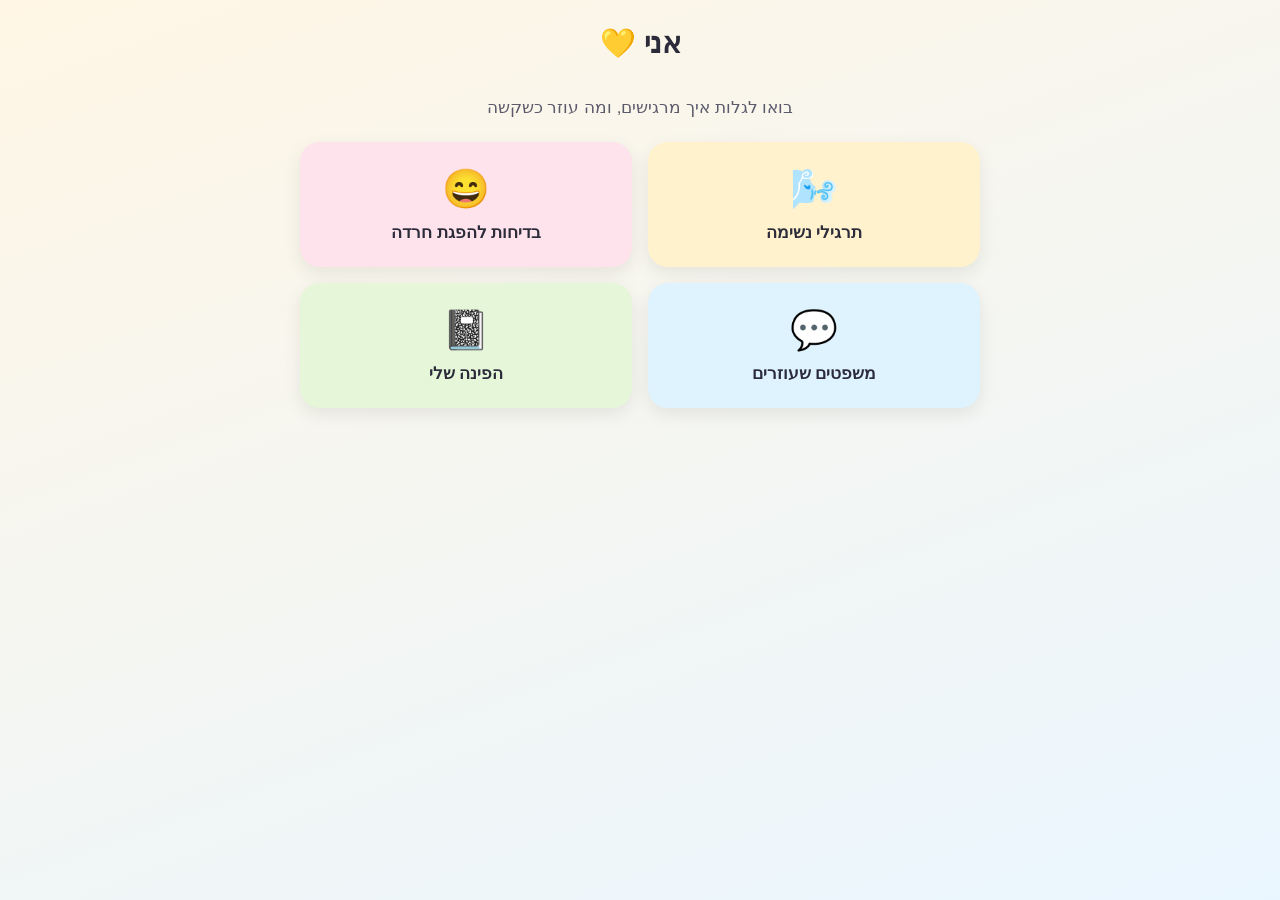
==== ani/index.html @ e74c6833 "Give the grandma character depth and clearer breath cues - Add SVG gradients (apron, bib, head, scar" ====
<!DOCTYPE html>
<html lang="he" dir="rtl">
<head>
<meta charset="UTF-8">
<meta name="viewport" content="width=device-width, initial-scale=1.0">
<title>אני - משחק רגשי</title>
<link rel="stylesheet" href="style.css">
</head>
<body>
<div class="app">

  <header class="top-bar">
    <button id="backBtn" class="back-btn hidden">→ חזרה</button>
    <h1 class="logo">אני <span>💛</span></h1>
  </header>

  <main>

    <section id="screen-home" class="screen active">
      <p class="subtitle">בואו לגלות איך מרגישים, ומה עוזר כשקשה</p>
      <div class="stage-map">
        <button class="stage-card color-1" data-screen="breathing">
          <span class="stage-icon">🌬️</span>
          <span class="stage-title">תרגילי נשימה</span>
        </button>
        <button class="stage-card color-2" data-screen="jokes">
          <span class="stage-icon">😄</span>
          <span class="stage-title">בדיחות להפגת חרדה</span>
        </button>
        <button class="stage-card color-3" data-screen="sentences">
          <span class="stage-icon">💬</span>
          <span class="stage-title">משפטים שעוזרים</span>
        </button>
        <button class="stage-card color-4" data-screen="personal">
          <span class="stage-icon">📓</span>
          <span class="stage-title">הפינה שלי</span>
        </button>
      </div>
    </section>

    <section id="screen-breathing" class="screen">
      <div id="breathing-select">
        <h2>איזו נשימה בא לך לנסות?</h2>
        <p class="subtitle">שתי הצורות עוזרות להירגע - אפשר לנסות את שתיהן</p>
        <div class="choice-row">
          <button class="choice-card" data-pattern="triangle">
            <span class="stage-icon">🔺</span>
            <span>נשימת משולש</span>
          </button>
          <button class="choice-card" data-pattern="rectangle">
            <span class="stage-icon">🟦</span>
            <span>נשימת מלבן</span>
          </button>
        </div>
      </div>

      <div id="breathing-play" class="hidden">
        <div class="char-wrap">
          <svg id="breathChar" viewBox="0 0 200 200" class="phase-inhale">
            <defs>
              <linearGradient id="gradApron" x1="0" y1="0" x2="1" y2="1">
                <stop offset="0" stop-color="#ffc17e"></stop>
                <stop offset="1" stop-color="#e2823f"></stop>
              </linearGradient>
              <linearGradient id="gradBib" x1="0" y1="0" x2="0" y2="1">
                <stop offset="0" stop-color="#f2977f"></stop>
                <stop offset="1" stop-color="#d1604a"></stop>
              </linearGradient>
              <radialGradient id="gradHead" cx="0.35" cy="0.3" r="0.8">
                <stop offset="0" stop-color="#ffe6c4"></stop>
                <stop offset="1" stop-color="#f0bd8c"></stop>
              </radialGradient>
              <linearGradient id="gradScarf" x1="0" y1="0" x2="0.3" y2="1">
                <stop offset="0" stop-color="#e893ac"></stop>
                <stop offset="1" stop-color="#c05a78"></stop>
              </linearGradient>
              <linearGradient id="gradPot" x1="0" y1="0" x2="0" y2="1">
                <stop offset="0" stop-color="#eef0f6"></stop>
                <stop offset="1" stop-color="#a3a8ba"></stop>
              </linearGradient>
              <radialGradient id="gradPorridge" cx="0.4" cy="0.3" r="0.9">
                <stop offset="0" stop-color="#fdedc0"></stop>
                <stop offset="1" stop-color="#e7c377"></stop>
              </radialGradient>
            </defs>

            <ellipse id="groundShadow" cx="100" cy="197" rx="50" ry="6"></ellipse>

            <path class="arm-rest" d="M70,112 Q54,124 58,142" fill="none"></path>
            <g id="torsoGroup">
              <ellipse id="charBody" cx="100" cy="124" rx="50" ry="38"></ellipse>
              <path id="apronBib" d="M84,96 h32 v20 q-16,8 -32,0 Z"></path>
            </g>

            <ellipse id="potRim" cx="100" cy="160" rx="46" ry="12"></ellipse>
            <path id="potBody" d="M54,160 Q54,190 100,190 Q146,190 146,160 Z"></path>
            <ellipse id="porridge" cx="100" cy="158" rx="39" ry="8"></ellipse>

            <g class="steamWisps">
              <g class="wisp-pos" transform="translate(85,150)"><path class="wisp" d="M-4,0 Q0,-10 -4,-20 Q-8,-30 -4,-40" fill="none"></path></g>
              <g class="wisp-pos" transform="translate(100,146)"><path class="wisp" d="M-4,0 Q0,-10 -4,-20 Q-8,-30 -4,-40" fill="none"></path></g>
              <g class="wisp-pos" transform="translate(115,150)"><path class="wisp" d="M-4,0 Q0,-10 -4,-20 Q-8,-30 -4,-40" fill="none"></path></g>
            </g>

            <g class="flame">
              <path class="flame-shape" d="M90,200 q4,-12 10,-12 q6,0 10,12 q-10,5 -20,0 Z"></path>
              <path class="flame-shape flame-shape-2" d="M108,200 q3,-9 8,-9 q5,0 8,9 q-8,4 -16,0 Z"></path>
            </g>

            <g class="arm-spoon">
              <path class="arm-spoon-path" d="M128,104 Q118,132 102,160" fill="none"></path>
              <ellipse class="spoon-bowl" cx="100" cy="162" rx="8" ry="5"></ellipse>
            </g>

            <circle id="charHead" cx="100" cy="62" r="30"></circle>
            <circle class="cheek cheek-left" cx="78" cy="70"></circle>
            <circle class="cheek cheek-right" cx="122" cy="70"></circle>
            <path id="headscarf" d="M66,74 Q66,10 100,10 Q134,10 134,74 Q116,44 100,40 Q84,44 66,74 Z"></path>
            <path id="scarfKnot" d="M134,50 q16,4 12,24 q-9,-4 -12,-24 Z"></path>

            <g class="eyebrows">
              <path class="eyebrow eyebrow-left" d="M80,48 q8,-5 16,0" fill="none"></path>
              <path class="eyebrow eyebrow-right" d="M104,48 q8,-5 16,0" fill="none"></path>
            </g>
            <g class="glasses">
              <circle cx="88" cy="58" r="10"></circle>
              <circle cx="112" cy="58" r="10"></circle>
              <path d="M98,58 h4"></path>
            </g>
            <g class="eye eye-left">
              <circle cx="88" cy="58" r="6" class="eye-white"></circle>
              <circle cx="88" cy="58" r="3" class="pupil"></circle>
            </g>
            <g class="eye eye-right">
              <circle cx="112" cy="58" r="6" class="eye-white"></circle>
              <circle cx="112" cy="58" r="3" class="pupil"></circle>
            </g>
            <path class="eye-closed eye-closed-left" d="M80,58 q8,-7 16,0" fill="none"></path>
            <path class="eye-closed eye-closed-right" d="M104,58 q8,-7 16,0" fill="none"></path>
            <path id="nose" d="M97,64 Q100,71 104,64" fill="none"></path>
            <ellipse class="mouth mouth-inhale" cx="100" cy="76"></ellipse>
            <path class="mouth mouth-hold" d="M92,76 h16" fill="none"></path>
            <ellipse class="mouth mouth-exhale" cx="100" cy="78"></ellipse>

            <g class="breathLines">
              <g class="bl-pos" transform="translate(108,70) rotate(-14)"><path class="breath-line" d="M0,0 Q8,-3 16,0" fill="none"></path></g>
              <g class="bl-pos" transform="translate(111,78) rotate(-2)"><path class="breath-line" d="M0,0 Q8,-3 16,0" fill="none"></path></g>
              <g class="bl-pos" transform="translate(108,86) rotate(10)"><path class="breath-line" d="M0,0 Q8,-3 16,0" fill="none"></path></g>
            </g>
          </svg>
        </div>
        <svg id="breathSvg" class="guide-svg" viewBox="0 0 200 200">
          <polygon id="breathShape" class="breath-shape" points=""></polygon>
          <circle id="breathDot" class="breath-dot" r="7"></circle>
        </svg>
        <div id="breathLabel">שאפו אוויר</div>
        <div id="breathCaption"></div>
        <div id="breathCount">4</div>
        <button id="breathStop" class="secondary-btn">סיימתי, חזרה לבחירה</button>
      </div>
    </section>

    <section id="screen-jokes" class="screen">
      <h2>קצת צחוק תמיד עוזר 😄</h2>
      <div class="card-box" id="jokeBox"></div>
      <button id="nextJoke" class="primary-btn">בדיחה הבאה</button>
    </section>

    <section id="screen-sentences" class="screen">
      <h2>משפטים שכדאי לזכור</h2>
      <div class="card-box" id="sentenceBox"></div>
      <button id="nextSentence" class="primary-btn">משפט נוסף</button>
    </section>

    <section id="screen-personal" class="screen">
      <h2>הפינה שלי</h2>
      <p class="subtitle">איך אני מרגיש/ה עכשיו?</p>
      <div class="mood-row" id="moodRow"></div>
      <textarea id="personalText" placeholder="אפשר לכתוב כאן כל מה שבא לך... זה נשאר רק אצלך, על המכשיר שלך"></textarea>
      <button id="saveEntry" class="primary-btn">שמירה</button>
      <div id="entriesList"></div>
    </section>

  </main>
</div>
<script src="script.js"></script>
</body>
</html>
---- ani/style.css ----
:root {
  --bg-1: #fff6e5;
  --bg-2: #eaf6ff;
  --accent-1: #ffb703;
  --accent-2: #8ecae6;
  --accent-3: #ffafcc;
  --accent-4: #b5e48c;
  --text-dark: #2b2b3a;
  --card-bg: #ffffff;
  --radius: 20px;
  --shadow: 0 6px 18px rgba(0, 0, 0, 0.08);
}

* {
  box-sizing: border-box;
}

body {
  margin: 0;
  font-family: 'Segoe UI', 'Heebo', Arial, sans-serif;
  background: linear-gradient(160deg, var(--bg-1), var(--bg-2));
  color: var(--text-dark);
  min-height: 100vh;
}

.app {
  max-width: 720px;
  margin: 0 auto;
  padding: 16px 20px 60px;
}

.top-bar {
  display: flex;
  align-items: center;
  justify-content: space-between;
  padding: 10px 0 20px;
}

.logo {
  margin: 0 auto;
  font-size: 1.8rem;
}

.back-btn {
  background: var(--card-bg);
  border: none;
  border-radius: 999px;
  padding: 8px 16px;
  font-size: 1rem;
  cursor: pointer;
  box-shadow: var(--shadow);
}

.hidden {
  display: none !important;
}

.screen {
  display: none;
  text-align: center;
  animation: fadeIn 0.3s ease;
}

.screen.active {
  display: block;
}

@keyframes fadeIn {
  from { opacity: 0; transform: translateY(8px); }
  to { opacity: 1; transform: translateY(0); }
}

.subtitle {
  color: #5a5a6b;
  font-size: 1.05rem;
  margin-bottom: 24px;
}

.stage-map {
  display: grid;
  grid-template-columns: 1fr 1fr;
  gap: 16px;
}

.stage-card, .choice-card {
  border: none;
  border-radius: var(--radius);
  padding: 24px 12px;
  font-size: 1.05rem;
  font-weight: 600;
  cursor: pointer;
  box-shadow: var(--shadow);
  display: flex;
  flex-direction: column;
  align-items: center;
  gap: 10px;
  transition: transform 0.15s ease;
  color: var(--text-dark);
}

.stage-card:hover, .choice-card:hover {
  transform: translateY(-4px);
}

.stage-icon {
  font-size: 2.4rem;
}

.color-1 { background: #fff2cc; }
.color-2 { background: #ffe3ec; }
.color-3 { background: #dff3ff; }
.color-4 { background: #e6f7d9; }

.choice-row {
  display: flex;
  gap: 16px;
  justify-content: center;
  flex-wrap: wrap;
}

.choice-card {
  background: var(--card-bg);
  width: 160px;
}

#breathing-play {
  display: flex;
  flex-direction: column;
  align-items: center;
  gap: 12px;
  margin-top: 10px;
}

.char-wrap {
  position: relative;
  width: 210px;
  height: 220px;
}

#breathChar {
  width: 100%;
  height: 100%;
  overflow: visible;
  filter: drop-shadow(0 8px 10px rgba(43, 43, 58, 0.18));
}

#groundShadow {
  fill: rgba(43, 43, 58, 0.15);
}

/* סבתא - סיר ואש */
.flame-shape {
  fill: #ff9f43;
  transform-box: fill-box;
  transform-origin: center;
  animation: flameFlicker 0.6s ease-in-out infinite alternate;
}
.flame-shape-2 { fill: #ff6b35; animation-delay: 0.15s; }
@keyframes flameFlicker {
  from { transform: scaleY(1); }
  to { transform: scaleY(1.18); }
}

#potBody, #potRim {
  fill: url(#gradPot);
  stroke: #7b7f8f;
  stroke-width: 2.5;
  stroke-linejoin: round;
}
#porridge { fill: url(#gradPorridge); stroke: #c9a55c; stroke-width: 1.5; }

/* אדים - ברורים יותר בשאיפה, מצומצמים בנשיפה */
.steamWisps { transition: opacity 0.4s ease; }
.wisp {
  stroke: #cdd8e8;
  stroke-width: 3;
  stroke-linecap: round;
  opacity: 0.6;
  transform-box: fill-box;
  transform-origin: 50% 100%;
  animation: wispRise 2.2s ease-in-out infinite;
}
.wisp-pos:nth-child(2) .wisp { animation-delay: 0.4s; }
.wisp-pos:nth-child(3) .wisp { animation-delay: 0.8s; }
@keyframes wispRise {
  0% { transform: translateY(4px) scaleY(0.7); opacity: 0; }
  35% { opacity: 0.7; }
  100% { transform: translateY(-16px) scaleY(1.2); opacity: 0; }
}
.phase-inhale .steamWisps { opacity: 1; }
.phase-inhale .wisp { stroke: #a9c8ec; stroke-width: 3.5; }
.phase-hold .steamWisps { opacity: 0.75; }
.phase-exhale .steamWisps { opacity: 0.15; }

/* סבתא - גוף וסינר */
#torsoGroup {
  transition: transform 4s ease-in-out;
  transform-box: fill-box;
  transform-origin: center;
}
.phase-inhale #torsoGroup { transform: scale(1.13, 1.07); }
.phase-hold #torsoGroup { transform: scale(1.17, 1.1); }
.phase-exhale #torsoGroup { transform: scale(0.92, 0.95); }

#charBody { fill: url(#gradApron); stroke: #2b2b3a; stroke-width: 3; }
#apronBib { fill: url(#gradBib); stroke: #2b2b3a; stroke-width: 2.5; stroke-linejoin: round; }
.arm-rest {
  stroke: #f0c090;
  stroke-width: 11;
  stroke-linecap: round;
}

/* זרוע מערבבת עם כף */
.arm-spoon {
  transform-box: view-box;
  transform-origin: 128px 104px;
  transition: transform 4s ease-in-out;
}
.arm-spoon-path {
  stroke: #f0c090;
  stroke-width: 11;
  stroke-linecap: round;
}
.spoon-bowl { fill: #7a5230; stroke: #4f3116; stroke-width: 1.5; }

.phase-inhale .arm-spoon {
  transform: rotate(0deg);
  animation: stirWobble 0.9s ease-in-out infinite alternate;
}
.phase-hold .arm-spoon {
  transform: rotate(-55deg) translate(-6px, -14px);
  animation: none;
}
.phase-exhale .arm-spoon {
  transform: rotate(-48deg) translate(-4px, -10px);
  animation: none;
}
@keyframes stirWobble {
  from { transform: rotate(-9deg); }
  to { transform: rotate(9deg); }
}

/* ראש, פנים ומטפחת */
#charHead { fill: url(#gradHead); stroke: #2b2b3a; stroke-width: 3; }
#headscarf { fill: url(#gradScarf); stroke: #2b2b3a; stroke-width: 3; stroke-linejoin: round; }
#scarfKnot { fill: #b85670; stroke: #2b2b3a; stroke-width: 2; }

.glasses circle, .glasses path {
  fill: none;
  stroke: #2b2b3a;
  stroke-width: 2.5;
}

.eyebrows {
  transition: transform 4s ease-in-out;
  transform-box: fill-box;
  transform-origin: center;
}
.eyebrow {
  stroke: #2b2b3a;
  stroke-width: 3;
  stroke-linecap: round;
}
.phase-hold .eyebrows { transform: translateY(-4px); }
.phase-exhale .eyebrows { transform: translateY(1px); }

#nose { stroke: #d99a63; stroke-width: 2.5; stroke-linecap: round; }

.cheek {
  fill: #ffafcc;
  opacity: 0;
  r: 9px;
  transition: all 0.6s ease;
  transform-box: fill-box;
  transform-origin: center;
}
.phase-inhale .cheek { opacity: 0.7; transform: scale(0.85); }
.phase-hold .cheek { opacity: 1; transform: scale(1.4); }
.phase-exhale .cheek { opacity: 0.4; transform: scale(0.6); }

.eye-white { fill: #fff; }
.pupil { fill: #2b2b3a; }
.eye-closed {
  stroke: #2b2b3a;
  stroke-width: 3;
  stroke-linecap: round;
  opacity: 0;
}
.eye { opacity: 1; transition: opacity 0.3s ease; }
.phase-hold .eye { opacity: 0; }
.phase-hold .eye-closed { opacity: 1; }

.mouth { opacity: 0; fill: #2b2b3a; transition: opacity 0.3s ease; }
.mouth-inhale, .mouth-exhale { rx: 5px; ry: 6px; }
.mouth-hold { stroke: #2b2b3a; stroke-width: 3; stroke-linecap: round; }
.phase-inhale .mouth-inhale { opacity: 1; }
.phase-hold .mouth-hold { opacity: 1; }
.phase-exhale .mouth-exhale { opacity: 1; rx: 9px; ry: 8px; }

/* קווי נשיפה - נראים רק בשלב הנשיפה */
.breathLines {
  opacity: 0;
  transition: opacity 0.25s ease;
}
.phase-exhale .breathLines { opacity: 1; }
.breath-line {
  stroke: #bcd6f2;
  stroke-width: 3;
  stroke-linecap: round;
  animation: breathOut 1s ease-out infinite;
}
.bl-pos:nth-child(2) .breath-line { animation-delay: 0.25s; }
.bl-pos:nth-child(3) .breath-line { animation-delay: 0.5s; }
@keyframes breathOut {
  0% { transform: translate(0, 0) scale(0.6); opacity: 0; }
  20% { opacity: 0.9; }
  100% { transform: translate(22px, -6px) scale(1.15); opacity: 0; }
}

#breathCaption {
  font-size: 0.95rem;
  color: #6a5fa8;
  min-height: 1.4em;
  max-width: 280px;
}

.guide-svg {
  width: 130px;
  height: 130px;
  opacity: 0.8;
}

.breath-shape {
  fill: none;
  stroke: var(--accent-2);
  stroke-width: 3;
  stroke-linejoin: round;
}

.breath-dot {
  fill: var(--accent-1);
}

#breathLabel {
  font-size: 1.2rem;
  font-weight: 600;
  min-height: 1.6em;
}

#breathCount {
  font-size: 2.4rem;
  font-weight: 700;
  color: var(--accent-1);
}

.primary-btn, .secondary-btn {
  border: none;
  border-radius: 999px;
  padding: 12px 28px;
  font-size: 1.05rem;
  font-weight: 600;
  cursor: pointer;
  margin-top: 20px;
  box-shadow: var(--shadow);
}

.primary-btn {
  background: var(--accent-1);
  color: #fff;
}

.secondary-btn {
  background: var(--card-bg);
  color: var(--text-dark);
}

.card-box {
  background: var(--card-bg);
  border-radius: var(--radius);
  padding: 30px 20px;
  font-size: 1.2rem;
  min-height: 90px;
  display: flex;
  align-items: center;
  justify-content: center;
  box-shadow: var(--shadow);
}

.mood-row {
  display: flex;
  justify-content: center;
  gap: 10px;
  margin-bottom: 18px;
  flex-wrap: wrap;
}

.mood-btn {
  font-size: 1.8rem;
  background: var(--card-bg);
  border: 2px solid transparent;
  border-radius: 999px;
  padding: 8px 12px;
  cursor: pointer;
  box-shadow: var(--shadow);
}

.mood-btn.selected {
  border-color: var(--accent-1);
  transform: scale(1.1);
}

#personalText {
  width: 100%;
  min-height: 110px;
  border-radius: var(--radius);
  border: none;
  padding: 16px;
  font-size: 1rem;
  font-family: inherit;
  resize: vertical;
  box-shadow: var(--shadow);
}

#entriesList {
  margin-top: 24px;
  text-align: right;
  display: flex;
  flex-direction: column;
  gap: 12px;
}

.entry-item {
  background: var(--card-bg);
  border-radius: 14px;
  padding: 12px 16px;
  box-shadow: var(--shadow);
}

.entry-header {
  display: flex;
  align-items: center;
  gap: 10px;
  font-size: 0.9rem;
  color: #777;
}

.entry-date {
  flex: 1;
}

.entry-delete {
  background: none;
  border: none;
  cursor: pointer;
  color: #b00020;
  font-size: 1rem;
}

.entry-text {
  margin-top: 6px;
  white-space: pre-wrap;
}

@media (max-width: 480px) {
  .stage-map {
    grid-template-columns: 1fr;
  }
}
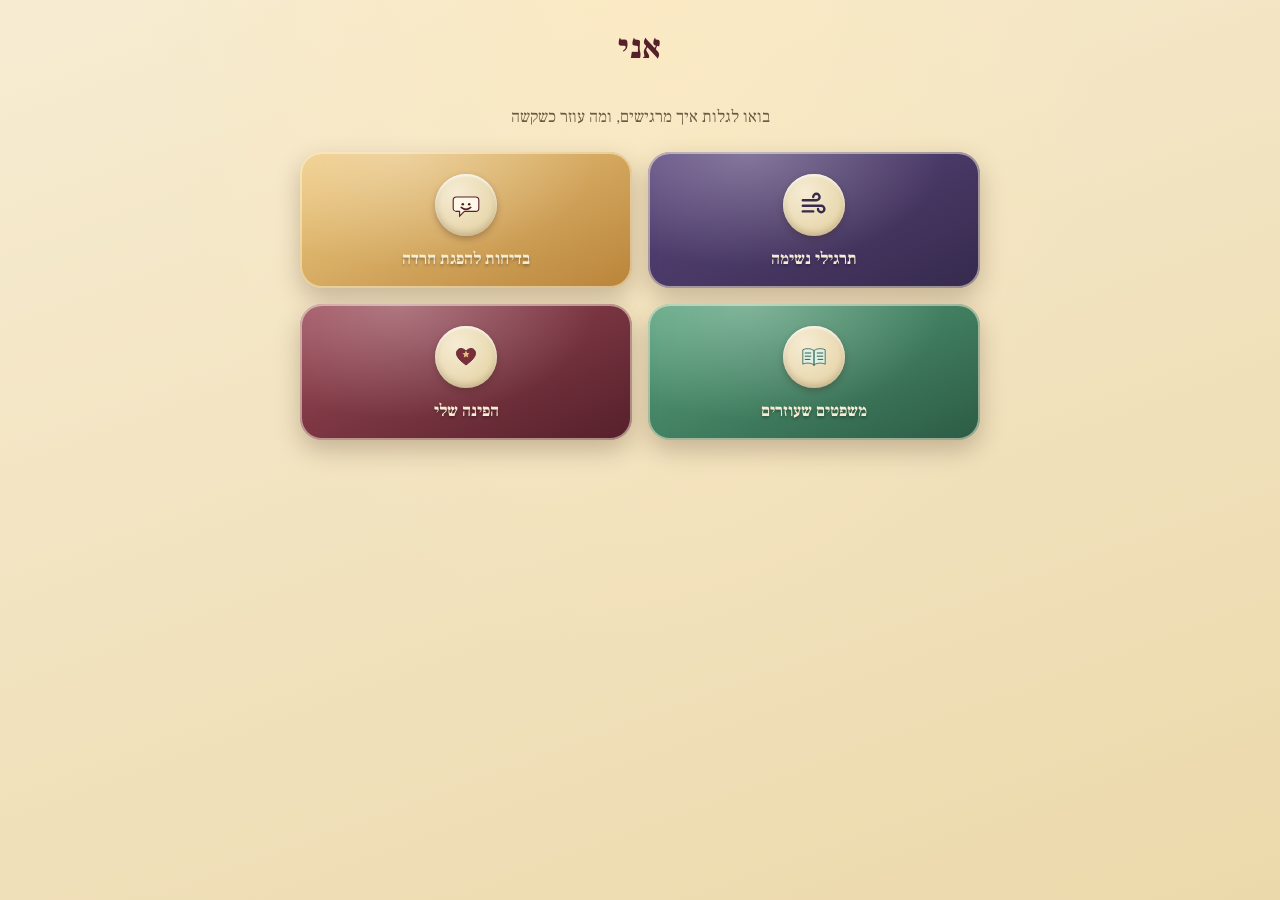
==== commit 06c3205e: "Restyle the whole app as one illustrated world, not app-icon screens - New jewel-tone palette: deep " ====
--- a/ani/index.html
+++ b/ani/index.html
@@ -4,6 +4,9 @@
 <meta charset="UTF-8">
 <meta name="viewport" content="width=device-width, initial-scale=1.0">
 <title>אני - משחק רגשי</title>
+<link rel="preconnect" href="https://fonts.googleapis.com">
+<link rel="preconnect" href="https://fonts.gstatic.com" crossorigin>
+<link href="https://fonts.googleapis.com/css2?family=Frank+Ruhl+Libre:wght@500;700;900&display=swap" rel="stylesheet">
 <link rel="stylesheet" href="style.css">
 </head>
 <body>
@@ -11,7 +14,7 @@
 
   <header class="top-bar">
     <button id="backBtn" class="back-btn hidden">→ חזרה</button>
-    <h1 class="logo">אני <span>💛</span></h1>
+    <h1 class="logo">אני</h1>
   </header>
 
   <main>
@@ -20,19 +23,44 @@
       <p class="subtitle">בואו לגלות איך מרגישים, ומה עוזר כשקשה</p>
       <div class="stage-map">
         <button class="stage-card color-1" data-screen="breathing">
-          <span class="stage-icon">🌬️</span>
+          <span class="medallion">
+            <svg viewBox="0 0 40 40" class="icon-breathing">
+              <path d="M6 14 H23 a4 4 0 1 0 -4 -4" fill="none" stroke-width="3" stroke-linecap="round"></path>
+              <path d="M6 21 H29 a4 4 0 1 1 -4 4" fill="none" stroke-width="3" stroke-linecap="round"></path>
+              <path d="M6 28 H19" fill="none" stroke-width="3" stroke-linecap="round"></path>
+            </svg>
+          </span>
           <span class="stage-title">תרגילי נשימה</span>
         </button>
         <button class="stage-card color-2" data-screen="jokes">
-          <span class="stage-icon">😄</span>
+          <span class="medallion">
+            <svg viewBox="0 0 40 40" class="icon-jokes">
+              <path d="M8 10 h24 a4 4 0 0 1 4 4 v10 a4 4 0 0 1 -4 4 h-14 l-6 6 v-6 h-4 a4 4 0 0 1 -4 -4 v-10 a4 4 0 0 1 4 -4 Z"></path>
+              <circle cx="16" cy="19" r="1.6"></circle>
+              <circle cx="24" cy="19" r="1.6"></circle>
+              <path d="M14 23 Q20 28 26 23" fill="none" stroke-width="2" stroke-linecap="round"></path>
+            </svg>
+          </span>
           <span class="stage-title">בדיחות להפגת חרדה</span>
         </button>
         <button class="stage-card color-3" data-screen="sentences">
-          <span class="stage-icon">💬</span>
+          <span class="medallion">
+            <svg viewBox="0 0 40 40" class="icon-book">
+              <path d="M20 12 C16 9 10 9 6 11 v18 c4 -2 10 -2 14 1 c4 -3 10 -3 14 -1 v-18 c-4 -2 -10 -2 -14 1 Z"></path>
+              <path d="M20 12 v19" stroke-width="1.5"></path>
+              <path d="M9 15 h7 M9 19 h7 M9 23 h6" stroke-width="1.2" stroke-linecap="round"></path>
+              <path d="M24 15 h7 M24 19 h7 M25 23 h6" stroke-width="1.2" stroke-linecap="round"></path>
+            </svg>
+          </span>
           <span class="stage-title">משפטים שעוזרים</span>
         </button>
         <button class="stage-card color-4" data-screen="personal">
-          <span class="stage-icon">📓</span>
+          <span class="medallion">
+            <svg viewBox="0 0 40 40" class="icon-heart">
+              <path d="M20 30 C10 23 6 17 9 12 C11 8.5 16 8 20 12.5 C24 8 29 8.5 31 12 C34 17 30 23 20 30 Z"></path>
+              <path d="M20 12 l1.4 3 3 0.4 -2.2 2.1 0.6 3 -2.8 -1.5 -2.8 1.5 0.6 -3 -2.2 -2.1 3 -0.4 Z" opacity="0.9"></path>
+            </svg>
+          </span>
           <span class="stage-title">הפינה שלי</span>
         </button>
       </div>
@@ -44,12 +72,22 @@
         <p class="subtitle">שתי הצורות עוזרות להירגע - אפשר לנסות את שתיהן</p>
         <div class="choice-row">
           <button class="choice-card" data-pattern="triangle">
-            <span class="stage-icon">🔺</span>
-            <span>נשימת משולש</span>
+            <span class="medallion">
+              <svg viewBox="0 0 40 40" class="icon-triangle">
+                <path d="M20 8 L33 30 H7 Z" fill="none" stroke-width="3" stroke-linejoin="round"></path>
+                <circle cx="20" cy="8" r="2"></circle>
+              </svg>
+            </span>
+            <span class="choice-title">נשימת משולש</span>
           </button>
           <button class="choice-card" data-pattern="rectangle">
-            <span class="stage-icon">🟦</span>
-            <span>נשימת מלבן</span>
+            <span class="medallion">
+              <svg viewBox="0 0 40 40" class="icon-rect">
+                <rect x="8" y="10" width="24" height="20" rx="4" fill="none" stroke-width="3"></rect>
+                <circle cx="8" cy="10" r="2"></circle>
+              </svg>
+            </span>
+            <span class="choice-title">נשימת מלבן</span>
           </button>
         </div>
       </div>
@@ -58,25 +96,34 @@
         <div class="char-wrap">
           <svg id="breathChar" viewBox="0 0 200 200" class="phase-inhale">
             <defs>
-              <linearGradient id="gradApron" x1="0" y1="0" x2="1" y2="1">
-                <stop offset="0" stop-color="#ffc17e"></stop>
-                <stop offset="1" stop-color="#e2823f"></stop>
+              <linearGradient id="gradApron" x1="0.15" y1="0" x2="0.9" y2="1">
+                <stop offset="0" stop-color="#a5424f"></stop>
+                <stop offset="0.55" stop-color="#8a2f3c"></stop>
+                <stop offset="1" stop-color="#661f2a"></stop>
               </linearGradient>
               <linearGradient id="gradBib" x1="0" y1="0" x2="0" y2="1">
-                <stop offset="0" stop-color="#f2977f"></stop>
-                <stop offset="1" stop-color="#d1604a"></stop>
+                <stop offset="0" stop-color="#4bab94"></stop>
+                <stop offset="1" stop-color="#286b5a"></stop>
               </linearGradient>
               <radialGradient id="gradHead" cx="0.35" cy="0.3" r="0.8">
-                <stop offset="0" stop-color="#ffe6c4"></stop>
-                <stop offset="1" stop-color="#f0bd8c"></stop>
+                <stop offset="0" stop-color="#ffedd4"></stop>
+                <stop offset="1" stop-color="#f0bc85"></stop>
               </radialGradient>
               <linearGradient id="gradScarf" x1="0" y1="0" x2="0.3" y2="1">
-                <stop offset="0" stop-color="#e893ac"></stop>
-                <stop offset="1" stop-color="#c05a78"></stop>
+                <stop offset="0" stop-color="#fff8ec"></stop>
+                <stop offset="1" stop-color="#d9c7a1"></stop>
               </linearGradient>
               <linearGradient id="gradPot" x1="0" y1="0" x2="0" y2="1">
-                <stop offset="0" stop-color="#eef0f6"></stop>
-                <stop offset="1" stop-color="#a3a8ba"></stop>
+                <stop offset="0" stop-color="#6fae7c"></stop>
+                <stop offset="1" stop-color="#2f6b4f"></stop>
+              </linearGradient>
+              <linearGradient id="gradGoldTrim" x1="0" y1="0" x2="0" y2="1">
+                <stop offset="0" stop-color="#f4d597"></stop>
+                <stop offset="1" stop-color="#c98a35"></stop>
+              </linearGradient>
+              <linearGradient id="gradSleeve" x1="0" y1="0" x2="1" y2="1">
+                <stop offset="0" stop-color="#f0cd85"></stop>
+                <stop offset="1" stop-color="#c98a35"></stop>
               </linearGradient>
               <radialGradient id="gradPorridge" cx="0.4" cy="0.3" r="0.9">
                 <stop offset="0" stop-color="#fdedc0"></stop>
@@ -90,6 +137,13 @@
             <g id="torsoGroup">
               <ellipse id="charBody" cx="100" cy="124" rx="50" ry="38"></ellipse>
               <path id="apronBib" d="M84,96 h32 v20 q-16,8 -32,0 Z"></path>
+              <g class="bibDots">
+                <circle cx="92" cy="104" r="1.6"></circle>
+                <circle cx="106" cy="102" r="1.6"></circle>
+                <circle cx="88" cy="114" r="1.6"></circle>
+                <circle cx="102" cy="115" r="1.6"></circle>
+                <circle cx="112" cy="110" r="1.6"></circle>
+              </g>
             </g>
 
             <ellipse id="potRim" cx="100" cy="160" rx="46" ry="12"></ellipse>
@@ -97,9 +151,9 @@
             <ellipse id="porridge" cx="100" cy="158" rx="39" ry="8"></ellipse>
 
             <g class="steamWisps">
-              <g class="wisp-pos" transform="translate(85,150)"><path class="wisp" d="M-4,0 Q0,-10 -4,-20 Q-8,-30 -4,-40" fill="none"></path></g>
-              <g class="wisp-pos" transform="translate(100,146)"><path class="wisp" d="M-4,0 Q0,-10 -4,-20 Q-8,-30 -4,-40" fill="none"></path></g>
-              <g class="wisp-pos" transform="translate(115,150)"><path class="wisp" d="M-4,0 Q0,-10 -4,-20 Q-8,-30 -4,-40" fill="none"></path></g>
+              <g class="wisp-pos" transform="translate(85,150)"><path class="wisp" d="M-4,0 Q1,-15 -4,-30 Q-9,-45 -4,-60" fill="none"></path></g>
+              <g class="wisp-pos" transform="translate(100,146)"><path class="wisp" d="M-4,0 Q1,-15 -4,-30 Q-9,-45 -4,-60" fill="none"></path></g>
+              <g class="wisp-pos" transform="translate(115,150)"><path class="wisp" d="M-4,0 Q1,-15 -4,-30 Q-9,-45 -4,-60" fill="none"></path></g>
             </g>
 
             <g class="flame">
@@ -113,39 +167,40 @@
             </g>
 
             <circle id="charHead" cx="100" cy="62" r="30"></circle>
-            <circle class="cheek cheek-left" cx="78" cy="70"></circle>
-            <circle class="cheek cheek-right" cx="122" cy="70"></circle>
-            <path id="headscarf" d="M66,74 Q66,10 100,10 Q134,10 134,74 Q116,44 100,40 Q84,44 66,74 Z"></path>
-            <path id="scarfKnot" d="M134,50 q16,4 12,24 q-9,-4 -12,-24 Z"></path>
+            <circle class="cheek cheek-left" cx="78" cy="72"></circle>
+            <circle class="cheek cheek-right" cx="122" cy="72"></circle>
+            <path id="headscarf" d="M60,88 C40,-10 160,-10 140,88 Q125,50 100,42 Q75,50 60,88 Z"></path>
+            <g class="scarfTrim">
+              <circle cx="80" cy="49"></circle>
+              <circle cx="100" cy="44"></circle>
+              <circle cx="120" cy="49"></circle>
+            </g>
 
             <g class="eyebrows">
-              <path class="eyebrow eyebrow-left" d="M80,48 q8,-5 16,0" fill="none"></path>
-              <path class="eyebrow eyebrow-right" d="M104,48 q8,-5 16,0" fill="none"></path>
-            </g>
-            <g class="glasses">
-              <circle cx="88" cy="58" r="10"></circle>
-              <circle cx="112" cy="58" r="10"></circle>
-              <path d="M98,58 h4"></path>
+              <path class="eyebrow eyebrow-left" d="M76,50 Q84,51 92,54" fill="none"></path>
+              <path class="eyebrow eyebrow-right" d="M108,54 Q116,51 124,50" fill="none"></path>
             </g>
             <g class="eye eye-left">
               <circle cx="88" cy="58" r="6" class="eye-white"></circle>
               <circle cx="88" cy="58" r="3" class="pupil"></circle>
+              <ellipse class="eyelid" cx="88" cy="53.5" rx="7" ry="2.8"></ellipse>
             </g>
             <g class="eye eye-right">
               <circle cx="112" cy="58" r="6" class="eye-white"></circle>
               <circle cx="112" cy="58" r="3" class="pupil"></circle>
+              <ellipse class="eyelid" cx="112" cy="53.5" rx="7" ry="2.8"></ellipse>
             </g>
             <path class="eye-closed eye-closed-left" d="M80,58 q8,-7 16,0" fill="none"></path>
             <path class="eye-closed eye-closed-right" d="M104,58 q8,-7 16,0" fill="none"></path>
             <path id="nose" d="M97,64 Q100,71 104,64" fill="none"></path>
-            <ellipse class="mouth mouth-inhale" cx="100" cy="76"></ellipse>
-            <path class="mouth mouth-hold" d="M92,76 h16" fill="none"></path>
+            <path class="mouth mouth-inhale" d="M87,75 Q100,81 113,75" fill="none"></path>
+            <path class="mouth mouth-hold" d="M89,75 Q100,82 111,75" fill="none"></path>
             <ellipse class="mouth mouth-exhale" cx="100" cy="78"></ellipse>
 
             <g class="breathLines">
-              <g class="bl-pos" transform="translate(108,70) rotate(-14)"><path class="breath-line" d="M0,0 Q8,-3 16,0" fill="none"></path></g>
-              <g class="bl-pos" transform="translate(111,78) rotate(-2)"><path class="breath-line" d="M0,0 Q8,-3 16,0" fill="none"></path></g>
-              <g class="bl-pos" transform="translate(108,86) rotate(10)"><path class="breath-line" d="M0,0 Q8,-3 16,0" fill="none"></path></g>
+              <g class="bl-pos" transform="translate(88,70) rotate(-14)"><path class="breath-line" d="M0,0 Q8,-3 16,0" fill="none"></path></g>
+              <g class="bl-pos" transform="translate(91,78) rotate(-2)"><path class="breath-line" d="M0,0 Q8,-3 16,0" fill="none"></path></g>
+              <g class="bl-pos" transform="translate(88,86) rotate(10)"><path class="breath-line" d="M0,0 Q8,-3 16,0" fill="none"></path></g>
             </g>
           </svg>
         </div>
@@ -161,7 +216,7 @@
     </section>
 
     <section id="screen-jokes" class="screen">
-      <h2>קצת צחוק תמיד עוזר 😄</h2>
+      <h2>קצת צחוק תמיד עוזר</h2>
       <div class="card-box" id="jokeBox"></div>
       <button id="nextJoke" class="primary-btn">בדיחה הבאה</button>
     </section>
--- a/ani/style.css
+++ b/ani/style.css
@@ -1,14 +1,20 @@
 :root {
-  --bg-1: #fff6e5;
-  --bg-2: #eaf6ff;
-  --accent-1: #ffb703;
-  --accent-2: #8ecae6;
-  --accent-3: #ffafcc;
-  --accent-4: #b5e48c;
-  --text-dark: #2b2b3a;
-  --card-bg: #ffffff;
-  --radius: 20px;
-  --shadow: 0 6px 18px rgba(0, 0, 0, 0.08);
+  --bg-1: #f7ecd2;
+  --bg-2: #ecd9ab;
+  --purple: #4b3a6b;
+  --purple-deep: #362a4d;
+  --gold: #d9a54a;
+  --gold-light: #f0cd85;
+  --green: #3f7a5c;
+  --green-deep: #2c5b45;
+  --maroon: #7a2e3a;
+  --maroon-deep: #55202a;
+  --cream: #f6ecd4;
+  --ink: #3a2b20;
+  --parchment: #fffaf0;
+  --radius: 22px;
+  --shadow: 0 10px 24px rgba(58, 32, 20, 0.22);
+  --frame: inset 0 0 0 2px rgba(255, 245, 220, 0.5), 0 10px 24px rgba(58, 32, 20, 0.25);
 }
 
 * {
@@ -17,9 +23,11 @@
 
 body {
   margin: 0;
-  font-family: 'Segoe UI', 'Heebo', Arial, sans-serif;
-  background: linear-gradient(160deg, var(--bg-1), var(--bg-2));
-  color: var(--text-dark);
+  font-family: 'Frank Ruhl Libre', 'Heebo', 'Segoe UI', Arial, sans-serif;
+  background:
+    radial-gradient(ellipse at 50% -10%, rgba(255, 235, 190, 0.6), transparent 55%),
+    linear-gradient(160deg, var(--bg-1), var(--bg-2));
+  color: var(--ink);
   min-height: 100vh;
 }
 
@@ -38,17 +46,24 @@
 
 .logo {
   margin: 0 auto;
-  font-size: 1.8rem;
+  font-size: 2.1rem;
+  font-family: 'Frank Ruhl Libre', serif;
+  font-weight: 900;
+  color: var(--maroon-deep);
+  letter-spacing: 0.5px;
 }
 
 .back-btn {
-  background: var(--card-bg);
+  background: linear-gradient(155deg, var(--cream), #e3d3a8);
   border: none;
   border-radius: 999px;
-  padding: 8px 16px;
+  padding: 9px 18px;
   font-size: 1rem;
+  font-family: 'Frank Ruhl Libre', serif;
+  font-weight: 700;
+  color: var(--maroon-deep);
   cursor: pointer;
-  box-shadow: var(--shadow);
+  box-shadow: var(--frame);
 }
 
 .hidden {
@@ -70,8 +85,14 @@
   to { opacity: 1; transform: translateY(0); }
 }
 
+h2 {
+  font-family: 'Frank Ruhl Libre', serif;
+  font-weight: 700;
+  color: var(--maroon-deep);
+}
+
 .subtitle {
-  color: #5a5a6b;
+  color: #6b5a42;
   font-size: 1.05rem;
   margin-bottom: 24px;
 }
@@ -85,31 +106,72 @@
 .stage-card, .choice-card {
   border: none;
   border-radius: var(--radius);
-  padding: 24px 12px;
+  padding: 22px 12px 18px;
+  cursor: pointer;
+  display: flex;
+  flex-direction: column;
+  align-items: center;
+  gap: 12px;
+  transition: transform 0.18s ease, box-shadow 0.18s ease;
+  box-shadow: var(--frame);
+  position: relative;
+  overflow: hidden;
+}
+
+.stage-card::before, .choice-card::before {
+  content: '';
+  position: absolute;
+  inset: 0;
+  background: radial-gradient(ellipse at 30% 0%, rgba(255, 255, 255, 0.28), transparent 60%);
+  pointer-events: none;
+}
+
+.stage-card:hover, .choice-card:hover {
+  transform: translateY(-5px);
+  box-shadow: 0 14px 28px rgba(58, 32, 20, 0.32), inset 0 0 0 2px rgba(255, 245, 220, 0.65);
+}
+
+.medallion {
+  width: 62px;
+  height: 62px;
+  border-radius: 50%;
+  background: radial-gradient(circle at 35% 30%, var(--cream), #e2cf9c);
+  display: flex;
+  align-items: center;
+  justify-content: center;
+  box-shadow: inset 0 2px 3px rgba(255, 255, 255, 0.8), inset 0 -3px 6px rgba(58, 32, 20, 0.2), 0 3px 6px rgba(58, 32, 20, 0.3);
+  position: relative;
+  z-index: 1;
+}
+
+.medallion svg { width: 32px; height: 32px; }
+
+.stage-title, .choice-title {
+  font-family: 'Frank Ruhl Libre', serif;
+  font-weight: 700;
   font-size: 1.05rem;
-  font-weight: 600;
-  cursor: pointer;
-  box-shadow: var(--shadow);
-  display: flex;
-  flex-direction: column;
-  align-items: center;
-  gap: 10px;
-  transition: transform 0.15s ease;
-  color: var(--text-dark);
-}
-
-.stage-card:hover, .choice-card:hover {
-  transform: translateY(-4px);
-}
-
-.stage-icon {
-  font-size: 2.4rem;
-}
-
-.color-1 { background: #fff2cc; }
-.color-2 { background: #ffe3ec; }
-.color-3 { background: #dff3ff; }
-.color-4 { background: #e6f7d9; }
+  color: var(--cream);
+  text-shadow: 0 2px 3px rgba(0, 0, 0, 0.3);
+  position: relative;
+  z-index: 1;
+}
+
+.color-1 { background: linear-gradient(155deg, #5b477e, var(--purple-deep)); }
+.color-2 { background: linear-gradient(155deg, var(--gold-light), #b9843a); }
+.color-3 { background: linear-gradient(155deg, #57a37c, var(--green-deep)); }
+.color-4 { background: linear-gradient(155deg, #9c4a58, var(--maroon-deep)); }
+
+.icon-breathing path { stroke: var(--purple-deep); }
+.icon-jokes path:first-child { fill: #fff8e6; stroke: var(--maroon-deep); stroke-width: 1.4; }
+.icon-jokes circle { fill: var(--maroon-deep); }
+.icon-jokes path:last-child { stroke: var(--maroon-deep); }
+.icon-book path { stroke: var(--green-deep); }
+.icon-book path:first-child { fill: #dff0e4; }
+.icon-heart path:first-child { fill: var(--maroon); stroke: var(--maroon-deep); stroke-width: 1; }
+.icon-heart path:last-child { fill: var(--gold-light); }
+.icon-triangle path, .icon-triangle circle,
+.icon-rect rect, .icon-rect circle { stroke: var(--purple-deep); }
+.icon-triangle circle, .icon-rect circle { fill: var(--purple-deep); }
 
 .choice-row {
   display: flex;
@@ -119,7 +181,7 @@
 }
 
 .choice-card {
-  background: var(--card-bg);
+  background: linear-gradient(155deg, #5b477e, var(--purple-deep));
   width: 160px;
 }
 
@@ -137,15 +199,23 @@
   height: 220px;
 }
 
+.char-wrap::before {
+  content: '';
+  position: absolute;
+  inset: -30px;
+  background: radial-gradient(circle at 50% 42%, rgba(255, 220, 150, 0.55), rgba(217, 165, 74, 0.12) 55%, transparent 75%);
+  z-index: -1;
+}
+
 #breathChar {
   width: 100%;
   height: 100%;
   overflow: visible;
-  filter: drop-shadow(0 8px 10px rgba(43, 43, 58, 0.18));
+  filter: drop-shadow(0 10px 12px rgba(58, 32, 20, 0.28));
 }
 
 #groundShadow {
-  fill: rgba(43, 43, 58, 0.15);
+  fill: rgba(58, 32, 20, 0.28);
 }
 
 /* סבתא - סיר ואש */
@@ -161,10 +231,16 @@
   to { transform: scaleY(1.18); }
 }
 
-#potBody, #potRim {
+#potBody {
   fill: url(#gradPot);
-  stroke: #7b7f8f;
-  stroke-width: 2.5;
+  stroke: #1f4a37;
+  stroke-width: 2.2;
+  stroke-linejoin: round;
+}
+#potRim {
+  fill: url(#gradGoldTrim);
+  stroke: #8a5a1f;
+  stroke-width: 2;
   stroke-linejoin: round;
 }
 #porridge { fill: url(#gradPorridge); stroke: #c9a55c; stroke-width: 1.5; }
@@ -189,8 +265,8 @@
 }
 .phase-inhale .steamWisps { opacity: 1; }
 .phase-inhale .wisp { stroke: #a9c8ec; stroke-width: 3.5; }
-.phase-hold .steamWisps { opacity: 0.75; }
-.phase-exhale .steamWisps { opacity: 0.15; }
+.phase-hold .steamWisps { opacity: 0.85; }
+.phase-exhale .steamWisps { opacity: 0.55; }
 
 /* סבתא - גוף וסינר */
 #torsoGroup {
@@ -202,10 +278,11 @@
 .phase-hold #torsoGroup { transform: scale(1.17, 1.1); }
 .phase-exhale #torsoGroup { transform: scale(0.92, 0.95); }
 
-#charBody { fill: url(#gradApron); stroke: #2b2b3a; stroke-width: 3; }
-#apronBib { fill: url(#gradBib); stroke: #2b2b3a; stroke-width: 2.5; stroke-linejoin: round; }
+#charBody { fill: url(#gradApron); stroke: #451820; stroke-width: 2; }
+#apronBib { fill: url(#gradBib); stroke: #1c4a3d; stroke-width: 1.8; stroke-linejoin: round; }
+.bibDots circle { fill: #f6ecd4; opacity: 0.85; }
 .arm-rest {
-  stroke: #f0c090;
+  stroke: url(#gradSleeve);
   stroke-width: 11;
   stroke-linecap: round;
 }
@@ -217,11 +294,11 @@
   transition: transform 4s ease-in-out;
 }
 .arm-spoon-path {
-  stroke: #f0c090;
+  stroke: url(#gradSleeve);
   stroke-width: 11;
   stroke-linecap: round;
 }
-.spoon-bowl { fill: #7a5230; stroke: #4f3116; stroke-width: 1.5; }
+.spoon-bowl { fill: url(#gradGoldTrim); stroke: #8a5a1f; stroke-width: 1.5; }
 
 .phase-inhale .arm-spoon {
   transform: rotate(0deg);
@@ -241,15 +318,9 @@
 }
 
 /* ראש, פנים ומטפחת */
-#charHead { fill: url(#gradHead); stroke: #2b2b3a; stroke-width: 3; }
-#headscarf { fill: url(#gradScarf); stroke: #2b2b3a; stroke-width: 3; stroke-linejoin: round; }
-#scarfKnot { fill: #b85670; stroke: #2b2b3a; stroke-width: 2; }
-
-.glasses circle, .glasses path {
-  fill: none;
-  stroke: #2b2b3a;
-  stroke-width: 2.5;
-}
+#charHead { fill: url(#gradHead); stroke: #7a5a44; stroke-width: 2; }
+#headscarf { fill: url(#gradScarf); stroke: #7a5a44; stroke-width: 2; stroke-linejoin: round; }
+.scarfTrim circle { fill: #d9a689; r: 1.8px; }
 
 .eyebrows {
   transition: transform 4s ease-in-out;
@@ -257,32 +328,33 @@
   transform-origin: center;
 }
 .eyebrow {
-  stroke: #2b2b3a;
-  stroke-width: 3;
-  stroke-linecap: round;
-}
-.phase-hold .eyebrows { transform: translateY(-4px); }
+  stroke: #a07852;
+  stroke-width: 2.4;
+  stroke-linecap: round;
+}
+.phase-hold .eyebrows { transform: translateY(-3px); }
 .phase-exhale .eyebrows { transform: translateY(1px); }
 
 #nose { stroke: #d99a63; stroke-width: 2.5; stroke-linecap: round; }
 
 .cheek {
-  fill: #ffafcc;
-  opacity: 0;
-  r: 9px;
+  fill: #ff8fb8;
+  opacity: 0.35;
+  r: 10px;
   transition: all 0.6s ease;
   transform-box: fill-box;
   transform-origin: center;
 }
-.phase-inhale .cheek { opacity: 0.7; transform: scale(0.85); }
+.phase-inhale .cheek { opacity: 0.75; transform: scale(0.9); }
 .phase-hold .cheek { opacity: 1; transform: scale(1.4); }
-.phase-exhale .cheek { opacity: 0.4; transform: scale(0.6); }
+.phase-exhale .cheek { opacity: 0.55; transform: scale(0.7); }
 
 .eye-white { fill: #fff; }
-.pupil { fill: #2b2b3a; }
+.pupil { fill: #5c4030; }
+.eyelid { fill: url(#gradHead); }
 .eye-closed {
-  stroke: #2b2b3a;
-  stroke-width: 3;
+  stroke: #7a5a44;
+  stroke-width: 2.6;
   stroke-linecap: round;
   opacity: 0;
 }
@@ -290,12 +362,17 @@
 .phase-hold .eye { opacity: 0; }
 .phase-hold .eye-closed { opacity: 1; }
 
-.mouth { opacity: 0; fill: #2b2b3a; transition: opacity 0.3s ease; }
-.mouth-inhale, .mouth-exhale { rx: 5px; ry: 6px; }
-.mouth-hold { stroke: #2b2b3a; stroke-width: 3; stroke-linecap: round; }
+.mouth { opacity: 0; transition: opacity 0.3s ease; }
+.mouth-inhale, .mouth-hold {
+  fill: none;
+  stroke: #c06a5e;
+  stroke-width: 3.2;
+  stroke-linecap: round;
+}
+.mouth-exhale { fill: #c06a5e; rx: 6px; ry: 6px; }
 .phase-inhale .mouth-inhale { opacity: 1; }
 .phase-hold .mouth-hold { opacity: 1; }
-.phase-exhale .mouth-exhale { opacity: 1; rx: 9px; ry: 8px; }
+.phase-exhale .mouth-exhale { opacity: 1; }
 
 /* קווי נשיפה - נראים רק בשלב הנשיפה */
 .breathLines {
@@ -319,7 +396,7 @@
 
 #breathCaption {
   font-size: 0.95rem;
-  color: #6a5fa8;
+  color: var(--purple-deep);
   min-height: 1.4em;
   max-width: 280px;
 }
@@ -327,63 +404,85 @@
 .guide-svg {
   width: 130px;
   height: 130px;
-  opacity: 0.8;
+  opacity: 0.85;
 }
 
 .breath-shape {
   fill: none;
-  stroke: var(--accent-2);
+  stroke: var(--gold);
   stroke-width: 3;
   stroke-linejoin: round;
 }
 
 .breath-dot {
-  fill: var(--accent-1);
+  fill: var(--maroon);
 }
 
 #breathLabel {
-  font-size: 1.2rem;
-  font-weight: 600;
+  font-size: 1.25rem;
+  font-weight: 700;
+  font-family: 'Frank Ruhl Libre', serif;
+  color: var(--maroon-deep);
   min-height: 1.6em;
 }
 
 #breathCount {
-  font-size: 2.4rem;
+  font-size: 2.2rem;
   font-weight: 700;
-  color: var(--accent-1);
+  font-family: 'Frank Ruhl Libre', serif;
+  color: var(--parchment);
+  background: radial-gradient(circle at 35% 30%, var(--gold-light), var(--gold) 70%);
+  width: 56px;
+  height: 56px;
+  border-radius: 50%;
+  display: flex;
+  align-items: center;
+  justify-content: center;
+  box-shadow: inset 0 -4px 6px rgba(90, 50, 10, 0.35), inset 0 3px 4px rgba(255, 255, 255, 0.5), 0 4px 8px rgba(58, 32, 20, 0.3);
+  text-shadow: 0 1px 2px rgba(90, 50, 10, 0.5);
 }
 
 .primary-btn, .secondary-btn {
   border: none;
   border-radius: 999px;
-  padding: 12px 28px;
+  padding: 12px 30px;
   font-size: 1.05rem;
-  font-weight: 600;
+  font-weight: 700;
+  font-family: 'Frank Ruhl Libre', serif;
   cursor: pointer;
   margin-top: 20px;
-  box-shadow: var(--shadow);
+  box-shadow: var(--frame);
 }
 
 .primary-btn {
-  background: var(--accent-1);
-  color: #fff;
+  background: linear-gradient(155deg, #9c4a58, var(--maroon-deep));
+  color: var(--cream);
 }
 
 .secondary-btn {
-  background: var(--card-bg);
-  color: var(--text-dark);
+  background: linear-gradient(155deg, var(--cream), #e3d3a8);
+  color: var(--maroon-deep);
+}
+
+.card-box, #personalText, .entry-item {
+  background-image:
+    radial-gradient(circle, var(--gold) 1.5px, transparent 1.9px),
+    linear-gradient(160deg, var(--parchment), var(--cream));
+  background-size: 16px 16px, 100% 100%;
+  background-repeat: repeat-x, no-repeat;
+  background-position: top 10px center, 0 0;
+  box-shadow: inset 0 0 0 2px rgba(217, 165, 74, 0.45), var(--shadow);
 }
 
 .card-box {
-  background: var(--card-bg);
   border-radius: var(--radius);
-  padding: 30px 20px;
+  padding: 36px 20px 20px;
   font-size: 1.2rem;
   min-height: 90px;
   display: flex;
   align-items: center;
   justify-content: center;
-  box-shadow: var(--shadow);
+  color: var(--ink);
 }
 
 .mood-row {
@@ -395,17 +494,17 @@
 }
 
 .mood-btn {
-  font-size: 1.8rem;
-  background: var(--card-bg);
+  font-size: 1.6rem;
+  background: radial-gradient(circle at 35% 30%, var(--cream), #e2cf9c);
   border: 2px solid transparent;
   border-radius: 999px;
   padding: 8px 12px;
   cursor: pointer;
-  box-shadow: var(--shadow);
+  box-shadow: inset 0 2px 3px rgba(255, 255, 255, 0.8), inset 0 -2px 4px rgba(58, 32, 20, 0.15), 0 3px 6px rgba(58, 32, 20, 0.25);
 }
 
 .mood-btn.selected {
-  border-color: var(--accent-1);
+  border-color: var(--maroon);
   transform: scale(1.1);
 }
 
@@ -414,11 +513,11 @@
   min-height: 110px;
   border-radius: var(--radius);
   border: none;
-  padding: 16px;
+  padding: 26px 16px 16px;
   font-size: 1rem;
   font-family: inherit;
   resize: vertical;
-  box-shadow: var(--shadow);
+  color: var(--ink);
 }
 
 #entriesList {
@@ -430,10 +529,8 @@
 }
 
 .entry-item {
-  background: var(--card-bg);
   border-radius: 14px;
-  padding: 12px 16px;
-  box-shadow: var(--shadow);
+  padding: 22px 16px 12px;
 }
 
 .entry-header {
@@ -441,7 +538,7 @@
   align-items: center;
   gap: 10px;
   font-size: 0.9rem;
-  color: #777;
+  color: #8a7458;
 }
 
 .entry-date {
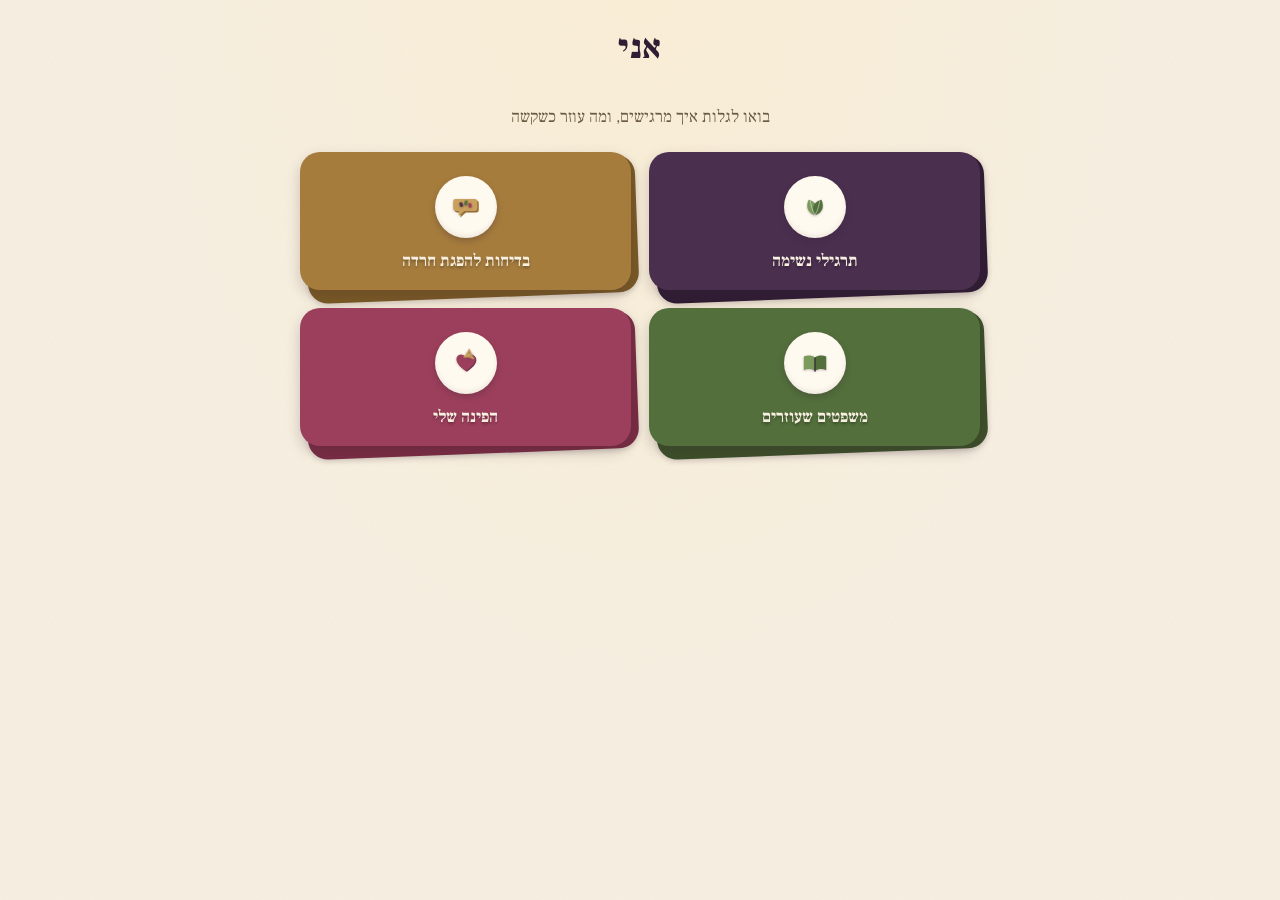
==== commit 90e159b4: "Rebuild art direction as premium layered paper-cut illustration - New tokens: deep plum/aubergine, c" ====
--- a/ani/index.html
+++ b/ani/index.html
@@ -24,10 +24,11 @@
       <div class="stage-map">
         <button class="stage-card color-1" data-screen="breathing">
           <span class="medallion">
-            <svg viewBox="0 0 40 40" class="icon-breathing">
-              <path d="M6 14 H23 a4 4 0 1 0 -4 -4" fill="none" stroke-width="3" stroke-linecap="round"></path>
-              <path d="M6 21 H29 a4 4 0 1 1 -4 4" fill="none" stroke-width="3" stroke-linecap="round"></path>
-              <path d="M6 28 H19" fill="none" stroke-width="3" stroke-linecap="round"></path>
+            <svg viewBox="0 0 40 40" class="icon-leaves">
+              <path class="leaf leaf-1" d="M20 30 C11 28 8 20 12 11 C21 13 25 21 20 30 Z"></path>
+              <path class="leaf leaf-2" d="M20 30 C29 28 32 20 28 11 C19 13 15 21 20 30 Z"></path>
+              <path class="leaf-vein leaf-vein-1" d="M20 30 C16 24 15 17 14 12"></path>
+              <path class="leaf-vein leaf-vein-2" d="M20 30 C24 24 25 17 26 12"></path>
             </svg>
           </span>
           <span class="stage-title">תרגילי נשימה</span>
@@ -35,10 +36,11 @@
         <button class="stage-card color-2" data-screen="jokes">
           <span class="medallion">
             <svg viewBox="0 0 40 40" class="icon-jokes">
-              <path d="M8 10 h24 a4 4 0 0 1 4 4 v10 a4 4 0 0 1 -4 4 h-14 l-6 6 v-6 h-4 a4 4 0 0 1 -4 -4 v-10 a4 4 0 0 1 4 -4 Z"></path>
-              <circle cx="16" cy="19" r="1.6"></circle>
-              <circle cx="24" cy="19" r="1.6"></circle>
-              <path d="M14 23 Q20 28 26 23" fill="none" stroke-width="2" stroke-linecap="round"></path>
+              <path class="paper-back" d="M9 12 h24 a3 3 0 0 1 3 3 v9 a3 3 0 0 1 -3 3 h-13 l-7 6 v-6 h-4 a3 3 0 0 1 -3 -3 v-9 a3 3 0 0 1 3 -3 Z"></path>
+              <path class="paper-front" d="M7 10 h24 a3 3 0 0 1 3 3 v9 a3 3 0 0 1 -3 3 h-13 l-7 6 v-6 h-4 a3 3 0 0 1 -3 -3 v-9 a3 3 0 0 1 3 -3 Z"></path>
+              <rect class="confetti c1" x="12" y="14" width="4" height="6" rx="1.5" transform="rotate(-20 14 17)"></rect>
+              <rect class="confetti c2" x="18" y="12" width="4" height="6" rx="1.5" transform="rotate(15 20 15)"></rect>
+              <rect class="confetti c3" x="23" y="15" width="4" height="6" rx="1.5" transform="rotate(-10 25 18)"></rect>
             </svg>
           </span>
           <span class="stage-title">בדיחות להפגת חרדה</span>
@@ -46,10 +48,9 @@
         <button class="stage-card color-3" data-screen="sentences">
           <span class="medallion">
             <svg viewBox="0 0 40 40" class="icon-book">
-              <path d="M20 12 C16 9 10 9 6 11 v18 c4 -2 10 -2 14 1 c4 -3 10 -3 14 -1 v-18 c-4 -2 -10 -2 -14 1 Z"></path>
-              <path d="M20 12 v19" stroke-width="1.5"></path>
-              <path d="M9 15 h7 M9 19 h7 M9 23 h6" stroke-width="1.2" stroke-linecap="round"></path>
-              <path d="M24 15 h7 M24 19 h7 M25 23 h6" stroke-width="1.2" stroke-linecap="round"></path>
+              <path class="page page-left" d="M20 13 C16 10 10 10 6 12 v17 c4 -2 10 -2 14 1 Z"></path>
+              <path class="page page-right" d="M20 13 C24 10 30 10 34 12 v17 c-4 -2 -10 -2 -14 1 Z"></path>
+              <path class="spine" d="M20 13 v18"></path>
             </svg>
           </span>
           <span class="stage-title">משפטים שעוזרים</span>
@@ -57,8 +58,13 @@
         <button class="stage-card color-4" data-screen="personal">
           <span class="medallion">
             <svg viewBox="0 0 40 40" class="icon-heart">
-              <path d="M20 30 C10 23 6 17 9 12 C11 8.5 16 8 20 12.5 C24 8 29 8.5 31 12 C34 17 30 23 20 30 Z"></path>
-              <path d="M20 12 l1.4 3 3 0.4 -2.2 2.1 0.6 3 -2.8 -1.5 -2.8 1.5 0.6 -3 -2.2 -2.1 3 -0.4 Z" opacity="0.9"></path>
+              <path class="heart-back" d="M21 31 C11 24 7 18 10 13 C12 9.5 17 9 21 13.5 C25 9 30 9.5 32 13 C35 18 31 24 21 31 Z"></path>
+              <path class="heart-front" d="M20 30 C10 23 6 17 9 12 C11 8.5 16 8 20 12.5 C24 8 29 8.5 31 12 C34 17 30 23 20 30 Z"></path>
+              <g class="heart-spark" transform="translate(4,0)">
+                <path d="M20,2 C23,6 23,12 20,14 C17,12 17,6 20,2 Z" transform="rotate(0 20 10)"></path>
+                <path d="M20,2 C23,6 23,12 20,14 C17,12 17,6 20,2 Z" transform="rotate(130 20 10)"></path>
+                <path d="M20,2 C23,6 23,12 20,14 C17,12 17,6 20,2 Z" transform="rotate(250 20 10)"></path>
+              </g>
             </svg>
           </span>
           <span class="stage-title">הפינה שלי</span>
@@ -73,18 +79,23 @@
         <div class="choice-row">
           <button class="choice-card" data-pattern="triangle">
             <span class="medallion">
-              <svg viewBox="0 0 40 40" class="icon-triangle">
-                <path d="M20 8 L33 30 H7 Z" fill="none" stroke-width="3" stroke-linejoin="round"></path>
-                <circle cx="20" cy="8" r="2"></circle>
+              <svg viewBox="0 0 40 40" class="icon-origami">
+                <path class="fold fold-1" d="M20 20 L20 6 L32 20 Z"></path>
+                <path class="fold fold-2" d="M20 20 L32 20 L23 33 Z"></path>
+                <path class="fold fold-3" d="M20 20 L23 33 L8 25 Z"></path>
+                <path class="fold-crease" d="M20 6 L20 20 L32 20 M20 20 L23 33 M20 20 L8 25"></path>
               </svg>
             </span>
             <span class="choice-title">נשימת משולש</span>
           </button>
           <button class="choice-card" data-pattern="rectangle">
             <span class="medallion">
-              <svg viewBox="0 0 40 40" class="icon-rect">
-                <rect x="8" y="10" width="24" height="20" rx="4" fill="none" stroke-width="3"></rect>
-                <circle cx="8" cy="10" r="2"></circle>
+              <svg viewBox="0 0 40 40" class="icon-pinwheel-mini">
+                <path class="blade blade-1" d="M20 20 L20 6 C25 7 27 12 24 17 Z"></path>
+                <path class="blade blade-2" d="M20 20 L34 20 C33 25 28 27 23 24 Z"></path>
+                <path class="blade blade-3" d="M20 20 L20 34 C15 33 13 28 16 23 Z"></path>
+                <path class="blade blade-4" d="M20 20 L6 20 C7 15 12 13 17 16 Z"></path>
+                <circle class="pin" cx="20" cy="20" r="2.4"></circle>
               </svg>
             </span>
             <span class="choice-title">נשימת מלבן</span>
@@ -95,42 +106,6 @@
       <div id="breathing-play" class="hidden">
         <div class="char-wrap">
           <svg id="breathChar" viewBox="0 0 200 200" class="phase-inhale">
-            <defs>
-              <linearGradient id="gradApron" x1="0.15" y1="0" x2="0.9" y2="1">
-                <stop offset="0" stop-color="#a5424f"></stop>
-                <stop offset="0.55" stop-color="#8a2f3c"></stop>
-                <stop offset="1" stop-color="#661f2a"></stop>
-              </linearGradient>
-              <linearGradient id="gradBib" x1="0" y1="0" x2="0" y2="1">
-                <stop offset="0" stop-color="#4bab94"></stop>
-                <stop offset="1" stop-color="#286b5a"></stop>
-              </linearGradient>
-              <radialGradient id="gradHead" cx="0.35" cy="0.3" r="0.8">
-                <stop offset="0" stop-color="#ffedd4"></stop>
-                <stop offset="1" stop-color="#f0bc85"></stop>
-              </radialGradient>
-              <linearGradient id="gradScarf" x1="0" y1="0" x2="0.3" y2="1">
-                <stop offset="0" stop-color="#fff8ec"></stop>
-                <stop offset="1" stop-color="#d9c7a1"></stop>
-              </linearGradient>
-              <linearGradient id="gradPot" x1="0" y1="0" x2="0" y2="1">
-                <stop offset="0" stop-color="#6fae7c"></stop>
-                <stop offset="1" stop-color="#2f6b4f"></stop>
-              </linearGradient>
-              <linearGradient id="gradGoldTrim" x1="0" y1="0" x2="0" y2="1">
-                <stop offset="0" stop-color="#f4d597"></stop>
-                <stop offset="1" stop-color="#c98a35"></stop>
-              </linearGradient>
-              <linearGradient id="gradSleeve" x1="0" y1="0" x2="1" y2="1">
-                <stop offset="0" stop-color="#f0cd85"></stop>
-                <stop offset="1" stop-color="#c98a35"></stop>
-              </linearGradient>
-              <radialGradient id="gradPorridge" cx="0.4" cy="0.3" r="0.9">
-                <stop offset="0" stop-color="#fdedc0"></stop>
-                <stop offset="1" stop-color="#e7c377"></stop>
-              </radialGradient>
-            </defs>
-
             <ellipse id="groundShadow" cx="100" cy="197" rx="50" ry="6"></ellipse>
 
             <path class="arm-rest" d="M70,112 Q54,124 58,142" fill="none"></path>
@@ -204,9 +179,17 @@
             </g>
           </svg>
         </div>
-        <svg id="breathSvg" class="guide-svg" viewBox="0 0 200 200">
-          <polygon id="breathShape" class="breath-shape" points=""></polygon>
-          <circle id="breathDot" class="breath-dot" r="7"></circle>
+        <svg id="pinwheel" class="guide-svg phase-inhale" viewBox="0 0 100 100">
+          <ellipse class="pinwheel-shadow" cx="50" cy="90" rx="26" ry="5"></ellipse>
+          <rect class="pinwheel-stick" x="47" y="52" width="6" height="38" rx="3"></rect>
+          <g class="pinwheel-blades">
+            <path class="blade blade-1" d="M50,50 L50,10 C60,13 65,22 62,32 Z"></path>
+            <path class="blade blade-2" d="M50,50 L90,50 C87,60 78,65 68,62 Z"></path>
+            <path class="blade blade-3" d="M50,50 L50,90 C40,87 35,78 38,68 Z"></path>
+            <path class="blade blade-4" d="M50,50 L10,50 C13,40 22,35 32,38 Z"></path>
+          </g>
+          <circle class="pinwheel-pin" cx="50" cy="50" r="5"></circle>
+          <circle class="pinwheel-pin-hi" cx="48.6" cy="48.6" r="1.5"></circle>
         </svg>
         <div id="breathLabel">שאפו אוויר</div>
         <div id="breathCaption"></div>
--- a/ani/style.css
+++ b/ani/style.css
@@ -1,20 +1,21 @@
 :root {
-  --bg-1: #f7ecd2;
-  --bg-2: #ecd9ab;
-  --purple: #4b3a6b;
-  --purple-deep: #362a4d;
-  --gold: #d9a54a;
-  --gold-light: #f0cd85;
-  --green: #3f7a5c;
-  --green-deep: #2c5b45;
-  --maroon: #7a2e3a;
-  --maroon-deep: #55202a;
-  --cream: #f6ecd4;
+  --plum: #4a2f4f;
+  --plum-deep: #2f1d34;
+  --aubergine: #3a2440;
+  --cream: #f7efe0;
+  --cream-deep: #ecdcc0;
+  --paper: #fffaf0;
+  --kiwi: #7a9b5c;
+  --kiwi-deep: #536f3c;
+  --gold: #c9a05c;
+  --gold-deep: #a67c3d;
+  --berry: #9c3f5c;
+  --berry-deep: #7a2d45;
   --ink: #3a2b20;
-  --parchment: #fffaf0;
-  --radius: 22px;
-  --shadow: 0 10px 24px rgba(58, 32, 20, 0.22);
-  --frame: inset 0 0 0 2px rgba(255, 245, 220, 0.5), 0 10px 24px rgba(58, 32, 20, 0.25);
+  --shadow-sm: 0 2px 5px rgba(58, 36, 50, 0.18);
+  --shadow-md: 0 6px 14px rgba(58, 36, 50, 0.22);
+  --shadow-lg: 0 14px 26px rgba(58, 36, 50, 0.28);
+  --radius: 20px;
 }
 
 * {
@@ -25,8 +26,12 @@
   margin: 0;
   font-family: 'Frank Ruhl Libre', 'Heebo', 'Segoe UI', Arial, sans-serif;
   background:
-    radial-gradient(ellipse at 50% -10%, rgba(255, 235, 190, 0.6), transparent 55%),
-    linear-gradient(160deg, var(--bg-1), var(--bg-2));
+    radial-gradient(ellipse at 50% -10%, rgba(255, 235, 190, 0.35), transparent 55%),
+    var(--cream);
+  background-image:
+    radial-gradient(ellipse at 50% -10%, rgba(255, 235, 190, 0.35), transparent 55%),
+    url("data:image/svg+xml,%3Csvg xmlns='http://www.w3.org/2000/svg' width='140' height='140'%3E%3Cfilter id='n'%3E%3CfeTurbulence type='fractalNoise' baseFrequency='0.85' numOctaves='2' stitchTiles='stitch'/%3E%3CfeColorMatrix type='saturate' values='0'/%3E%3C/filter%3E%3Crect width='100%25' height='100%25' filter='url(%23n)' opacity='0.05'/%3E%3C/svg%3E"),
+    linear-gradient(180deg, var(--cream), var(--cream));
   color: var(--ink);
   min-height: 100vh;
 }
@@ -49,21 +54,32 @@
   font-size: 2.1rem;
   font-family: 'Frank Ruhl Libre', serif;
   font-weight: 900;
-  color: var(--maroon-deep);
+  color: var(--plum-deep);
   letter-spacing: 0.5px;
 }
 
 .back-btn {
-  background: linear-gradient(155deg, var(--cream), #e3d3a8);
+  position: relative;
+  background: var(--paper);
   border: none;
   border-radius: 999px;
   padding: 9px 18px;
   font-size: 1rem;
   font-family: 'Frank Ruhl Libre', serif;
   font-weight: 700;
-  color: var(--maroon-deep);
+  color: var(--plum-deep);
   cursor: pointer;
-  box-shadow: var(--frame);
+  box-shadow: var(--shadow-md);
+}
+
+.back-btn::before {
+  content: '';
+  position: absolute;
+  inset: 0;
+  border-radius: 999px;
+  background: var(--cream-deep);
+  transform: translate(3px, 4px);
+  z-index: -1;
 }
 
 .hidden {
@@ -73,7 +89,7 @@
 .screen {
   display: none;
   text-align: center;
-  animation: fadeIn 0.3s ease;
+  animation: fadeIn 0.35s ease;
 }
 
 .screen.active {
@@ -81,14 +97,14 @@
 }
 
 @keyframes fadeIn {
-  from { opacity: 0; transform: translateY(8px); }
+  from { opacity: 0; transform: translateY(10px); }
   to { opacity: 1; transform: translateY(0); }
 }
 
 h2 {
   font-family: 'Frank Ruhl Libre', serif;
   font-weight: 700;
-  color: var(--maroon-deep);
+  color: var(--plum-deep);
 }
 
 .subtitle {
@@ -100,51 +116,51 @@
 .stage-map {
   display: grid;
   grid-template-columns: 1fr 1fr;
-  gap: 16px;
+  gap: 18px;
 }
 
 .stage-card, .choice-card {
+  position: relative;
   border: none;
   border-radius: var(--radius);
-  padding: 22px 12px 18px;
+  padding: 24px 12px 18px;
   cursor: pointer;
   display: flex;
   flex-direction: column;
   align-items: center;
   gap: 12px;
-  transition: transform 0.18s ease, box-shadow 0.18s ease;
-  box-shadow: var(--frame);
-  position: relative;
-  overflow: hidden;
+  transition: transform 0.2s ease;
+  box-shadow: var(--shadow-md);
 }
 
 .stage-card::before, .choice-card::before {
   content: '';
   position: absolute;
   inset: 0;
-  background: radial-gradient(ellipse at 30% 0%, rgba(255, 255, 255, 0.28), transparent 60%);
-  pointer-events: none;
+  border-radius: var(--radius);
+  transform: translate(6px, 8px) rotate(-2.2deg);
+  z-index: -1;
+  box-shadow: var(--shadow-sm);
 }
 
 .stage-card:hover, .choice-card:hover {
-  transform: translateY(-5px);
-  box-shadow: 0 14px 28px rgba(58, 32, 20, 0.32), inset 0 0 0 2px rgba(255, 245, 220, 0.65);
+  transform: translateY(-4px) rotate(-0.6deg);
 }
 
 .medallion {
   width: 62px;
   height: 62px;
   border-radius: 50%;
-  background: radial-gradient(circle at 35% 30%, var(--cream), #e2cf9c);
+  background: var(--paper);
   display: flex;
   align-items: center;
   justify-content: center;
-  box-shadow: inset 0 2px 3px rgba(255, 255, 255, 0.8), inset 0 -3px 6px rgba(58, 32, 20, 0.2), 0 3px 6px rgba(58, 32, 20, 0.3);
+  box-shadow: 0 3px 6px rgba(58, 36, 50, 0.28), inset 0 -3px 4px rgba(58, 36, 50, 0.08);
   position: relative;
   z-index: 1;
 }
 
-.medallion svg { width: 32px; height: 32px; }
+.medallion svg { width: 32px; height: 32px; overflow: visible; }
 
 .stage-title, .choice-title {
   font-family: 'Frank Ruhl Libre', serif;
@@ -156,22 +172,49 @@
   z-index: 1;
 }
 
-.color-1 { background: linear-gradient(155deg, #5b477e, var(--purple-deep)); }
-.color-2 { background: linear-gradient(155deg, var(--gold-light), #b9843a); }
-.color-3 { background: linear-gradient(155deg, #57a37c, var(--green-deep)); }
-.color-4 { background: linear-gradient(155deg, #9c4a58, var(--maroon-deep)); }
-
-.icon-breathing path { stroke: var(--purple-deep); }
-.icon-jokes path:first-child { fill: #fff8e6; stroke: var(--maroon-deep); stroke-width: 1.4; }
-.icon-jokes circle { fill: var(--maroon-deep); }
-.icon-jokes path:last-child { stroke: var(--maroon-deep); }
-.icon-book path { stroke: var(--green-deep); }
-.icon-book path:first-child { fill: #dff0e4; }
-.icon-heart path:first-child { fill: var(--maroon); stroke: var(--maroon-deep); stroke-width: 1; }
-.icon-heart path:last-child { fill: var(--gold-light); }
-.icon-triangle path, .icon-triangle circle,
-.icon-rect rect, .icon-rect circle { stroke: var(--purple-deep); }
-.icon-triangle circle, .icon-rect circle { fill: var(--purple-deep); }
+.color-1 { background: var(--plum); }
+.color-1::before { background: var(--plum-deep); }
+.color-2 { background: var(--gold-deep); }
+.color-2::before { background: #7a5a26; }
+.color-3 { background: var(--kiwi-deep); }
+.color-3::before { background: #3c5029; }
+.color-4 { background: var(--berry); }
+.color-4::before { background: var(--berry-deep); }
+
+/* אייקונים מודבקים - נייר שטוח, שכבות עם צל */
+.leaf { filter: drop-shadow(0 1.5px 1.5px rgba(58, 36, 50, 0.3)); }
+.leaf-1 { fill: var(--kiwi); }
+.leaf-2 { fill: var(--kiwi-deep); }
+.leaf-vein { fill: none; stroke: rgba(255, 255, 255, 0.55); stroke-width: 1; stroke-linecap: round; }
+
+.icon-jokes .paper-back { fill: var(--gold-deep); }
+.icon-jokes .paper-front { fill: var(--gold); filter: drop-shadow(0 1.5px 1.5px rgba(58, 36, 50, 0.3)); }
+.icon-jokes .confetti { filter: drop-shadow(0 1px 1px rgba(58, 36, 50, 0.25)); }
+.icon-jokes .c1 { fill: var(--plum); }
+.icon-jokes .c2 { fill: var(--kiwi-deep); }
+.icon-jokes .c3 { fill: var(--berry); }
+
+.icon-book .page { filter: drop-shadow(0 1.5px 1.5px rgba(58, 36, 50, 0.3)); }
+.icon-book .page-left { fill: var(--kiwi); }
+.icon-book .page-right { fill: var(--kiwi-deep); }
+.icon-book .spine { stroke: var(--plum-deep); stroke-width: 1.4; }
+
+.icon-heart .heart-back { fill: var(--berry-deep); }
+.icon-heart .heart-front { fill: var(--berry); filter: drop-shadow(0 1.5px 1.5px rgba(58, 36, 50, 0.3)); }
+.icon-heart .heart-spark path { fill: var(--gold); filter: drop-shadow(0 1px 1px rgba(58, 36, 50, 0.3)); }
+
+.icon-origami .fold-1 { fill: var(--plum); }
+.icon-origami .fold-2 { fill: var(--plum-deep); }
+.icon-origami .fold-3 { fill: #5f3f66; }
+.icon-origami .fold { filter: drop-shadow(0 1px 1px rgba(58, 36, 50, 0.25)); }
+.icon-origami .fold-crease { fill: none; stroke: rgba(255, 255, 255, 0.35); stroke-width: 1; }
+
+.icon-pinwheel-mini .blade { filter: drop-shadow(0 1px 1px rgba(58, 36, 50, 0.25)); }
+.icon-pinwheel-mini .blade-1 { fill: var(--plum); }
+.icon-pinwheel-mini .blade-2 { fill: var(--gold-deep); }
+.icon-pinwheel-mini .blade-3 { fill: var(--kiwi-deep); }
+.icon-pinwheel-mini .blade-4 { fill: var(--berry); }
+.icon-pinwheel-mini .pin { fill: var(--gold); }
 
 .choice-row {
   display: flex;
@@ -181,9 +224,10 @@
 }
 
 .choice-card {
-  background: linear-gradient(155deg, #5b477e, var(--purple-deep));
+  background: var(--plum);
   width: 160px;
 }
+.choice-card::before { background: var(--plum-deep); }
 
 #breathing-play {
   display: flex;
@@ -203,7 +247,7 @@
   content: '';
   position: absolute;
   inset: -30px;
-  background: radial-gradient(circle at 50% 42%, rgba(255, 220, 150, 0.55), rgba(217, 165, 74, 0.12) 55%, transparent 75%);
+  background: radial-gradient(circle at 50% 42%, rgba(201, 160, 92, 0.35), rgba(201, 160, 92, 0.08) 55%, transparent 75%);
   z-index: -1;
 }
 
@@ -211,44 +255,40 @@
   width: 100%;
   height: 100%;
   overflow: visible;
-  filter: drop-shadow(0 10px 12px rgba(58, 32, 20, 0.28));
+  filter: drop-shadow(0 8px 8px rgba(58, 36, 50, 0.15));
 }
 
 #groundShadow {
-  fill: rgba(58, 32, 20, 0.28);
+  fill: rgba(58, 36, 50, 0.22);
 }
 
 /* סבתא - סיר ואש */
 .flame-shape {
-  fill: #ff9f43;
+  fill: #d98a3f;
   transform-box: fill-box;
   transform-origin: center;
   animation: flameFlicker 0.6s ease-in-out infinite alternate;
 }
-.flame-shape-2 { fill: #ff6b35; animation-delay: 0.15s; }
+.flame-shape-2 { fill: var(--berry); animation-delay: 0.15s; }
 @keyframes flameFlicker {
   from { transform: scaleY(1); }
   to { transform: scaleY(1.18); }
 }
 
 #potBody {
-  fill: url(#gradPot);
-  stroke: #1f4a37;
-  stroke-width: 2.2;
-  stroke-linejoin: round;
+  fill: var(--kiwi-deep);
+  filter: drop-shadow(0 3px 3px rgba(58, 36, 50, 0.28));
 }
 #potRim {
-  fill: url(#gradGoldTrim);
-  stroke: #8a5a1f;
-  stroke-width: 2;
-  stroke-linejoin: round;
-}
-#porridge { fill: url(#gradPorridge); stroke: #c9a55c; stroke-width: 1.5; }
+  fill: var(--gold);
+  filter: drop-shadow(0 2px 2px rgba(58, 36, 50, 0.25));
+}
+#porridge { fill: var(--cream-deep); }
 
 /* אדים - ברורים יותר בשאיפה, מצומצמים בנשיפה */
 .steamWisps { transition: opacity 0.4s ease; }
 .wisp {
-  stroke: #cdd8e8;
+  stroke: #c8bfd6;
   stroke-width: 3;
   stroke-linecap: round;
   opacity: 0.6;
@@ -264,7 +304,7 @@
   100% { transform: translateY(-16px) scaleY(1.2); opacity: 0; }
 }
 .phase-inhale .steamWisps { opacity: 1; }
-.phase-inhale .wisp { stroke: #a9c8ec; stroke-width: 3.5; }
+.phase-inhale .wisp { stroke: #ded4e8; stroke-width: 3.5; }
 .phase-hold .steamWisps { opacity: 0.85; }
 .phase-exhale .steamWisps { opacity: 0.55; }
 
@@ -278,11 +318,11 @@
 .phase-hold #torsoGroup { transform: scale(1.17, 1.1); }
 .phase-exhale #torsoGroup { transform: scale(0.92, 0.95); }
 
-#charBody { fill: url(#gradApron); stroke: #451820; stroke-width: 2; }
-#apronBib { fill: url(#gradBib); stroke: #1c4a3d; stroke-width: 1.8; stroke-linejoin: round; }
-.bibDots circle { fill: #f6ecd4; opacity: 0.85; }
+#charBody { fill: var(--plum); filter: drop-shadow(0 4px 4px rgba(58, 36, 50, 0.3)); }
+#apronBib { fill: var(--kiwi); filter: drop-shadow(0 3px 3px rgba(58, 36, 50, 0.28)); }
+.bibDots circle { fill: var(--cream); opacity: 0.85; }
 .arm-rest {
-  stroke: url(#gradSleeve);
+  stroke: var(--gold);
   stroke-width: 11;
   stroke-linecap: round;
 }
@@ -294,11 +334,11 @@
   transition: transform 4s ease-in-out;
 }
 .arm-spoon-path {
-  stroke: url(#gradSleeve);
+  stroke: var(--gold);
   stroke-width: 11;
   stroke-linecap: round;
 }
-.spoon-bowl { fill: url(#gradGoldTrim); stroke: #8a5a1f; stroke-width: 1.5; }
+.spoon-bowl { fill: var(--gold-deep); }
 
 .phase-inhale .arm-spoon {
   transform: rotate(0deg);
@@ -318,9 +358,9 @@
 }
 
 /* ראש, פנים ומטפחת */
-#charHead { fill: url(#gradHead); stroke: #7a5a44; stroke-width: 2; }
-#headscarf { fill: url(#gradScarf); stroke: #7a5a44; stroke-width: 2; stroke-linejoin: round; }
-.scarfTrim circle { fill: #d9a689; r: 1.8px; }
+#charHead { fill: #f3d9b1; filter: drop-shadow(0 3px 3px rgba(58, 36, 50, 0.22)); }
+#headscarf { fill: var(--paper); filter: drop-shadow(0 4px 4px rgba(58, 36, 50, 0.3)); }
+.scarfTrim circle { fill: var(--gold-deep); r: 1.8px; }
 
 .eyebrows {
   transition: transform 4s ease-in-out;
@@ -328,7 +368,7 @@
   transform-origin: center;
 }
 .eyebrow {
-  stroke: #a07852;
+  stroke: #8a6a3a;
   stroke-width: 2.4;
   stroke-linecap: round;
 }
@@ -338,22 +378,22 @@
 #nose { stroke: #d99a63; stroke-width: 2.5; stroke-linecap: round; }
 
 .cheek {
-  fill: #ff8fb8;
-  opacity: 0.35;
+  fill: var(--berry);
+  opacity: 0.3;
   r: 10px;
   transition: all 0.6s ease;
   transform-box: fill-box;
   transform-origin: center;
 }
-.phase-inhale .cheek { opacity: 0.75; transform: scale(0.9); }
-.phase-hold .cheek { opacity: 1; transform: scale(1.4); }
-.phase-exhale .cheek { opacity: 0.55; transform: scale(0.7); }
+.phase-inhale .cheek { opacity: 0.6; transform: scale(0.9); }
+.phase-hold .cheek { opacity: 0.85; transform: scale(1.4); }
+.phase-exhale .cheek { opacity: 0.45; transform: scale(0.7); }
 
 .eye-white { fill: #fff; }
-.pupil { fill: #5c4030; }
-.eyelid { fill: url(#gradHead); }
+.pupil { fill: var(--plum-deep); }
+.eyelid { fill: #f3d9b1; }
 .eye-closed {
-  stroke: #7a5a44;
+  stroke: var(--plum-deep);
   stroke-width: 2.6;
   stroke-linecap: round;
   opacity: 0;
@@ -365,11 +405,11 @@
 .mouth { opacity: 0; transition: opacity 0.3s ease; }
 .mouth-inhale, .mouth-hold {
   fill: none;
-  stroke: #c06a5e;
+  stroke: var(--berry-deep);
   stroke-width: 3.2;
   stroke-linecap: round;
 }
-.mouth-exhale { fill: #c06a5e; rx: 6px; ry: 6px; }
+.mouth-exhale { fill: var(--berry-deep); rx: 6px; ry: 6px; }
 .phase-inhale .mouth-inhale { opacity: 1; }
 .phase-hold .mouth-hold { opacity: 1; }
 .phase-exhale .mouth-exhale { opacity: 1; }
@@ -381,7 +421,7 @@
 }
 .phase-exhale .breathLines { opacity: 1; }
 .breath-line {
-  stroke: #bcd6f2;
+  stroke: #c8bfd6;
   stroke-width: 3;
   stroke-linecap: round;
   animation: breathOut 1s ease-out infinite;
@@ -396,53 +436,71 @@
 
 #breathCaption {
   font-size: 0.95rem;
-  color: var(--purple-deep);
+  color: var(--plum-deep);
   min-height: 1.4em;
   max-width: 280px;
 }
 
 .guide-svg {
-  width: 130px;
-  height: 130px;
-  opacity: 0.85;
-}
-
-.breath-shape {
-  fill: none;
-  stroke: var(--gold);
-  stroke-width: 3;
-  stroke-linejoin: round;
-}
-
-.breath-dot {
-  fill: var(--maroon);
-}
+  width: 110px;
+  height: 110px;
+}
+
+/* גלגלת נייר - מד הנשימה */
+.pinwheel-shadow { fill: rgba(58, 36, 50, 0.16); }
+.pinwheel-stick { fill: var(--gold-deep); }
+
+.pinwheel-blades {
+  transform-box: fill-box;
+  transform-origin: center;
+  transition: transform 4s ease-in-out;
+}
+.phase-inhale .pinwheel-blades { transform: scale(0.82) rotate(-12deg); }
+.phase-hold .pinwheel-blades { transform: scale(0.88) rotate(-12deg); }
+.phase-exhale .pinwheel-blades {
+  animation: pinwheelSpin 0.85s linear infinite;
+}
+@keyframes pinwheelSpin {
+  from { transform: scale(1) rotate(0deg); }
+  to { transform: scale(1) rotate(360deg); }
+}
+
+.blade { filter: drop-shadow(0 2px 2px rgba(58, 36, 50, 0.3)); }
+.blade-1 { fill: var(--plum); }
+.blade-2 { fill: var(--gold-deep); }
+.blade-3 { fill: var(--kiwi-deep); }
+.blade-4 { fill: var(--berry); }
+
+.pinwheel-pin { fill: var(--gold); filter: drop-shadow(0 1px 1px rgba(58, 36, 50, 0.3)); }
+.pinwheel-pin-hi { fill: rgba(255, 255, 255, 0.55); }
 
 #breathLabel {
   font-size: 1.25rem;
   font-weight: 700;
   font-family: 'Frank Ruhl Libre', serif;
-  color: var(--maroon-deep);
+  color: var(--plum-deep);
   min-height: 1.6em;
 }
 
 #breathCount {
+  position: relative;
   font-size: 2.2rem;
   font-weight: 700;
   font-family: 'Frank Ruhl Libre', serif;
-  color: var(--parchment);
-  background: radial-gradient(circle at 35% 30%, var(--gold-light), var(--gold) 70%);
+  color: var(--cream);
+  background: var(--gold-deep);
   width: 56px;
   height: 56px;
   border-radius: 50%;
   display: flex;
   align-items: center;
   justify-content: center;
-  box-shadow: inset 0 -4px 6px rgba(90, 50, 10, 0.35), inset 0 3px 4px rgba(255, 255, 255, 0.5), 0 4px 8px rgba(58, 32, 20, 0.3);
-  text-shadow: 0 1px 2px rgba(90, 50, 10, 0.5);
+  box-shadow: var(--shadow-md);
+  text-shadow: 0 1px 2px rgba(58, 32, 10, 0.5);
 }
 
 .primary-btn, .secondary-btn {
+  position: relative;
   border: none;
   border-radius: 999px;
   padding: 12px 30px;
@@ -451,27 +509,49 @@
   font-family: 'Frank Ruhl Libre', serif;
   cursor: pointer;
   margin-top: 20px;
-  box-shadow: var(--frame);
+  box-shadow: var(--shadow-md);
+}
+
+.primary-btn::before, .secondary-btn::before {
+  content: '';
+  position: absolute;
+  inset: 0;
+  border-radius: 999px;
+  transform: translate(4px, 5px);
+  z-index: -1;
 }
 
 .primary-btn {
-  background: linear-gradient(155deg, #9c4a58, var(--maroon-deep));
+  background: var(--berry);
   color: var(--cream);
 }
+.primary-btn::before { background: var(--berry-deep); }
 
 .secondary-btn {
-  background: linear-gradient(155deg, var(--cream), #e3d3a8);
-  color: var(--maroon-deep);
-}
+  background: var(--paper);
+  color: var(--plum-deep);
+}
+.secondary-btn::before { background: var(--cream-deep); }
 
 .card-box, #personalText, .entry-item {
+  position: relative;
   background-image:
-    radial-gradient(circle, var(--gold) 1.5px, transparent 1.9px),
-    linear-gradient(160deg, var(--parchment), var(--cream));
+    radial-gradient(circle, var(--gold-deep) 1.5px, transparent 1.9px),
+    linear-gradient(var(--paper), var(--paper));
   background-size: 16px 16px, 100% 100%;
   background-repeat: repeat-x, no-repeat;
   background-position: top 10px center, 0 0;
-  box-shadow: inset 0 0 0 2px rgba(217, 165, 74, 0.45), var(--shadow);
+  box-shadow: inset 0 0 0 2px rgba(201, 160, 92, 0.4), var(--shadow-md);
+}
+
+.card-box::before, .entry-item::before {
+  content: '';
+  position: absolute;
+  inset: 0;
+  border-radius: inherit;
+  background: var(--cream-deep);
+  transform: translate(5px, 6px) rotate(-1deg);
+  z-index: -1;
 }
 
 .card-box {
@@ -494,18 +574,40 @@
 }
 
 .mood-btn {
-  font-size: 1.6rem;
-  background: radial-gradient(circle at 35% 30%, var(--cream), #e2cf9c);
+  background: var(--paper);
   border: 2px solid transparent;
   border-radius: 999px;
-  padding: 8px 12px;
+  padding: 9px 11px;
   cursor: pointer;
-  box-shadow: inset 0 2px 3px rgba(255, 255, 255, 0.8), inset 0 -2px 4px rgba(58, 32, 20, 0.15), 0 3px 6px rgba(58, 32, 20, 0.25);
+  box-shadow: var(--shadow-sm);
+  line-height: 0;
 }
 
 .mood-btn.selected {
-  border-color: var(--maroon);
+  border-color: var(--berry);
   transform: scale(1.1);
+}
+
+.mood-face {
+  width: 28px;
+  height: 28px;
+  overflow: visible;
+}
+
+.mood-face path, .mood-face .ring {
+  fill: none;
+  stroke: var(--plum-deep);
+  stroke-width: 2.2;
+  stroke-linecap: round;
+}
+
+.mood-face .dot { fill: var(--plum-deep); stroke: none; }
+.mood-face .ring-fill { fill: var(--plum-deep); opacity: 0.85; stroke: none; }
+.mood-face .mood-blush { fill: var(--berry); opacity: 0.5; stroke: none; }
+
+.entry-mood .mood-face {
+  width: 22px;
+  height: 22px;
 }
 
 #personalText {
